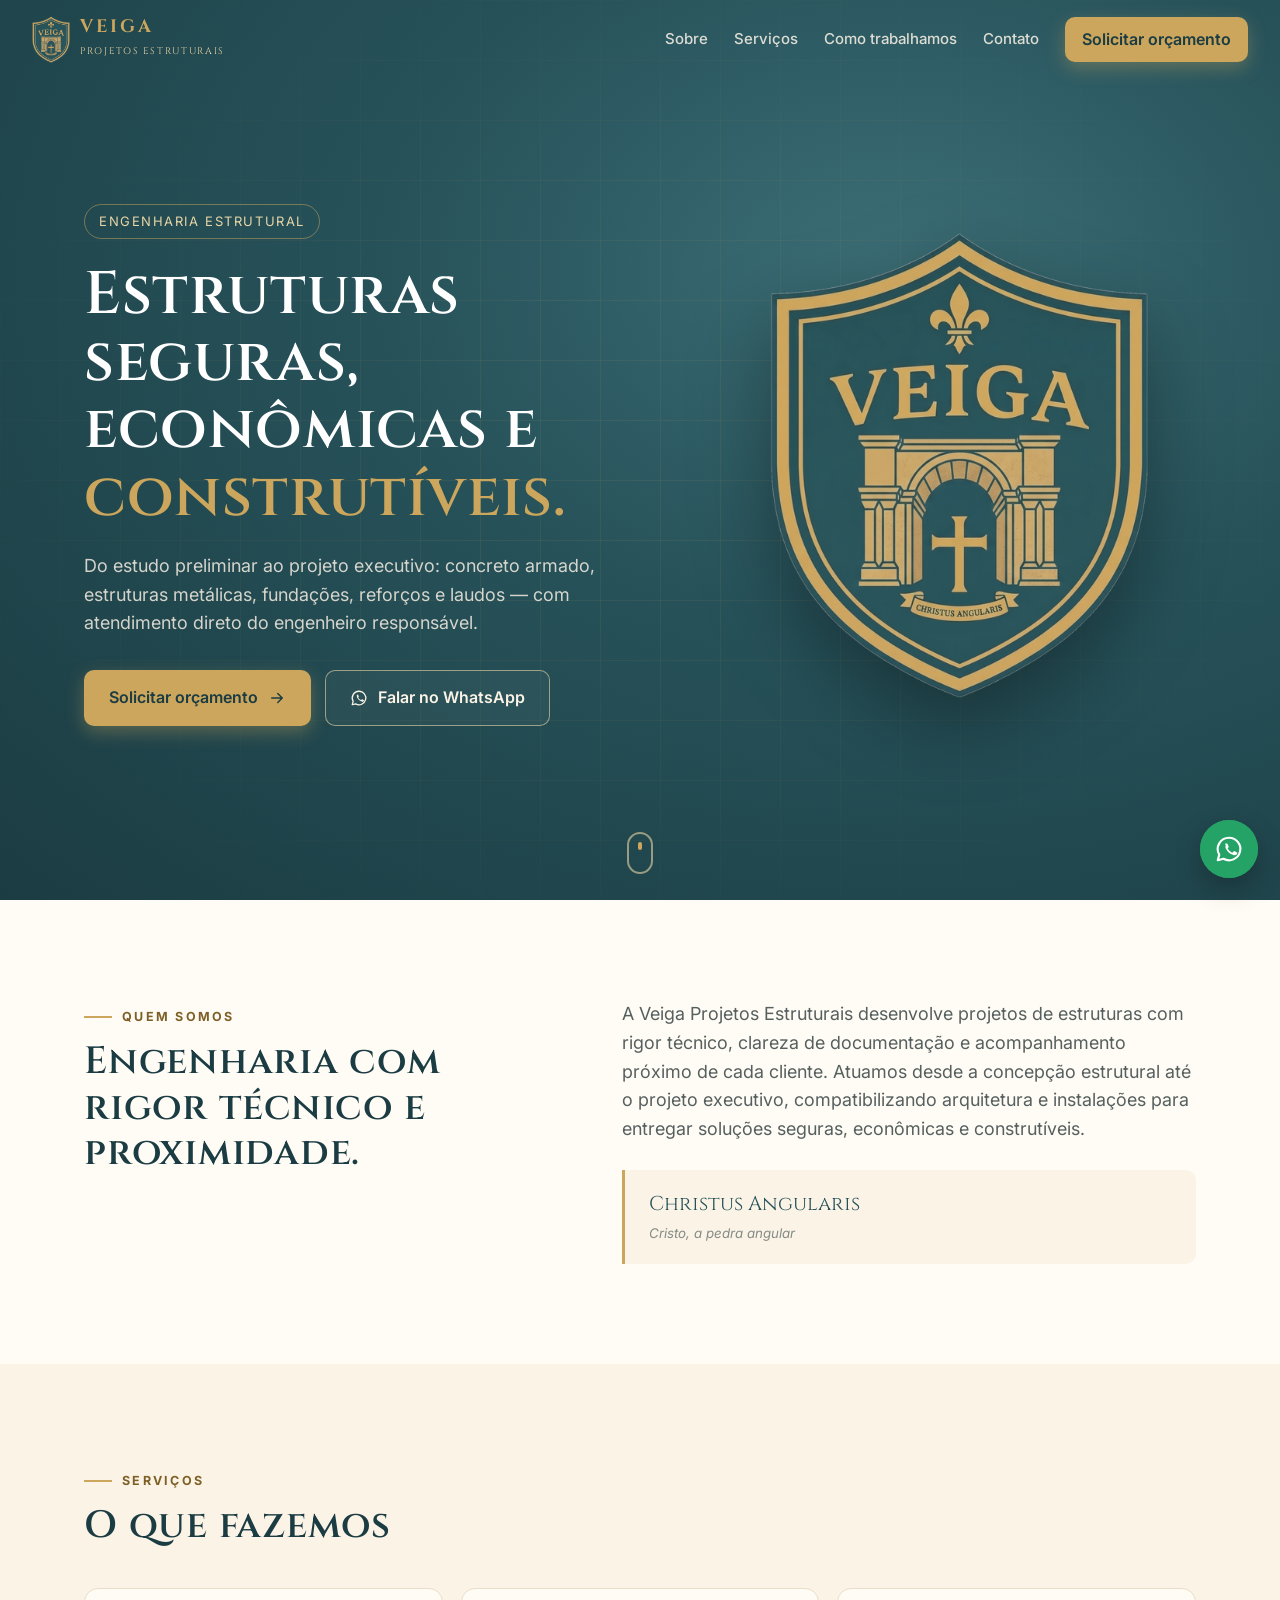
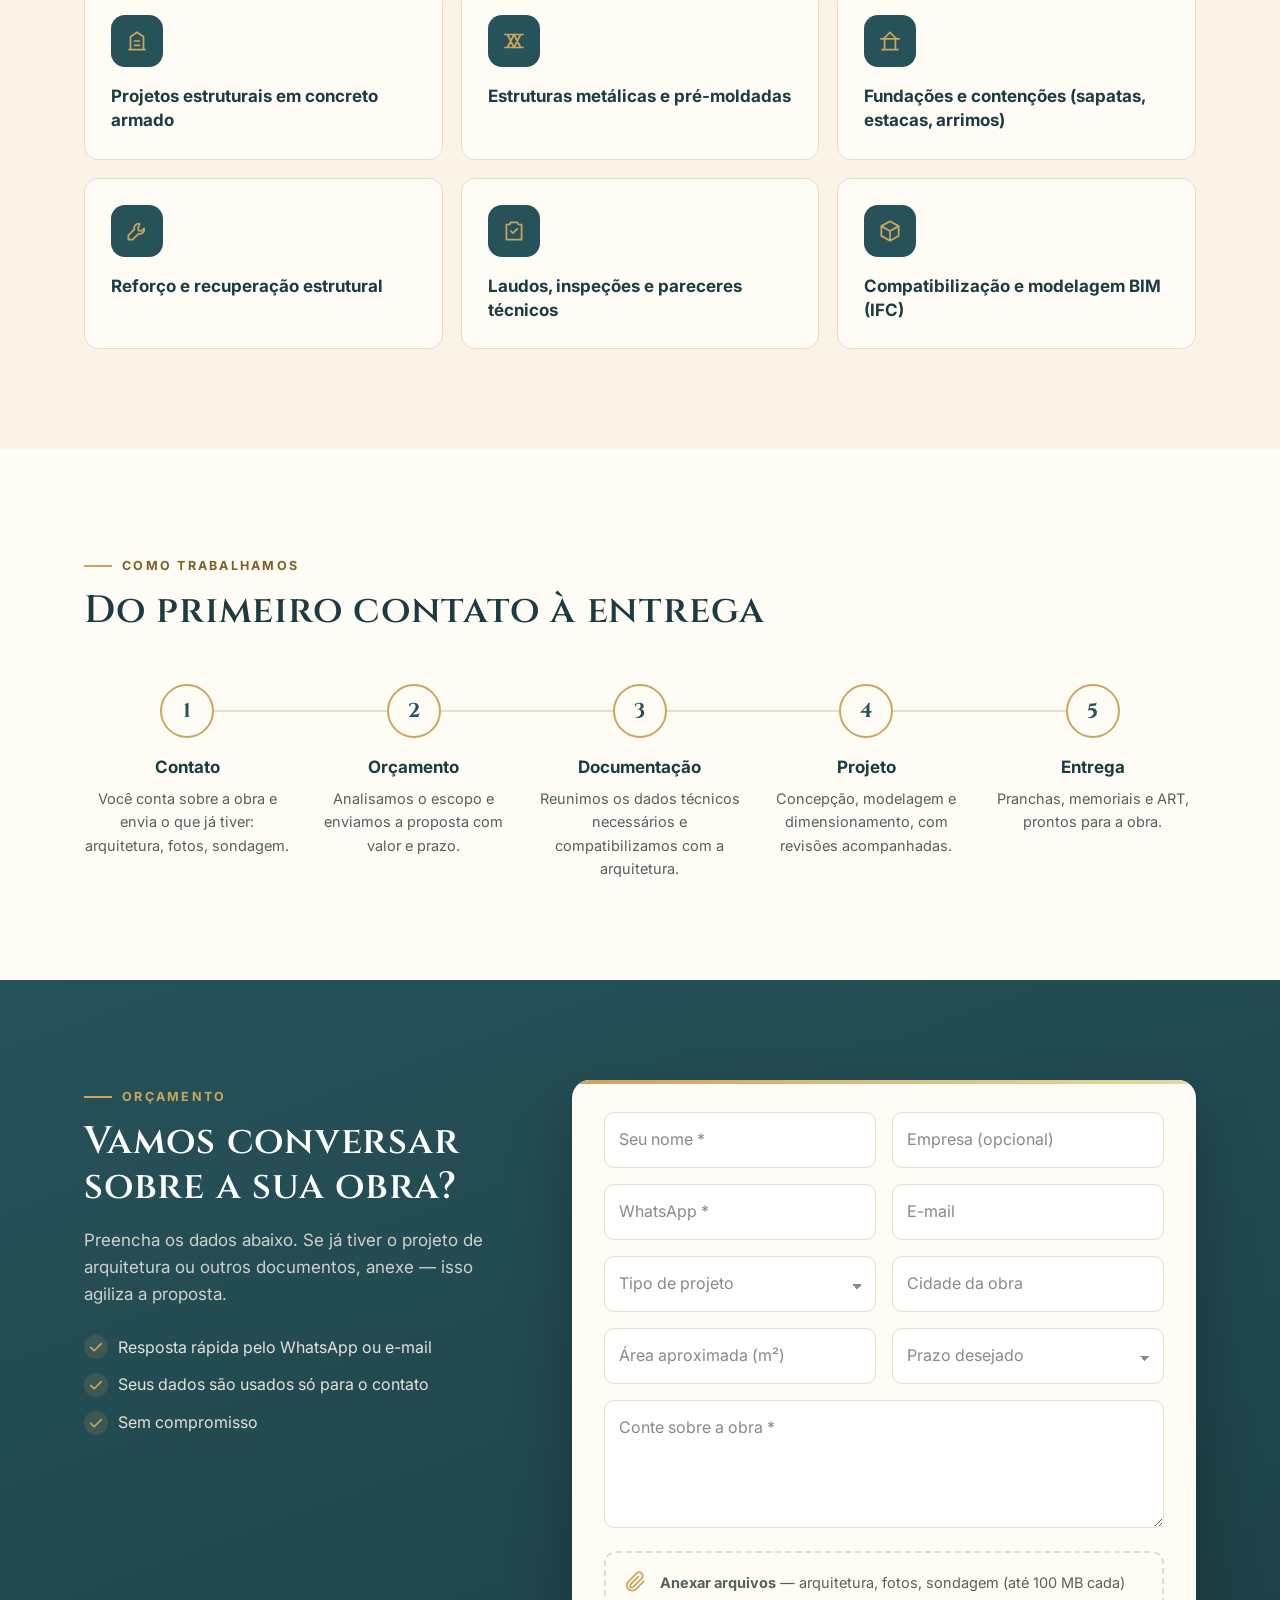
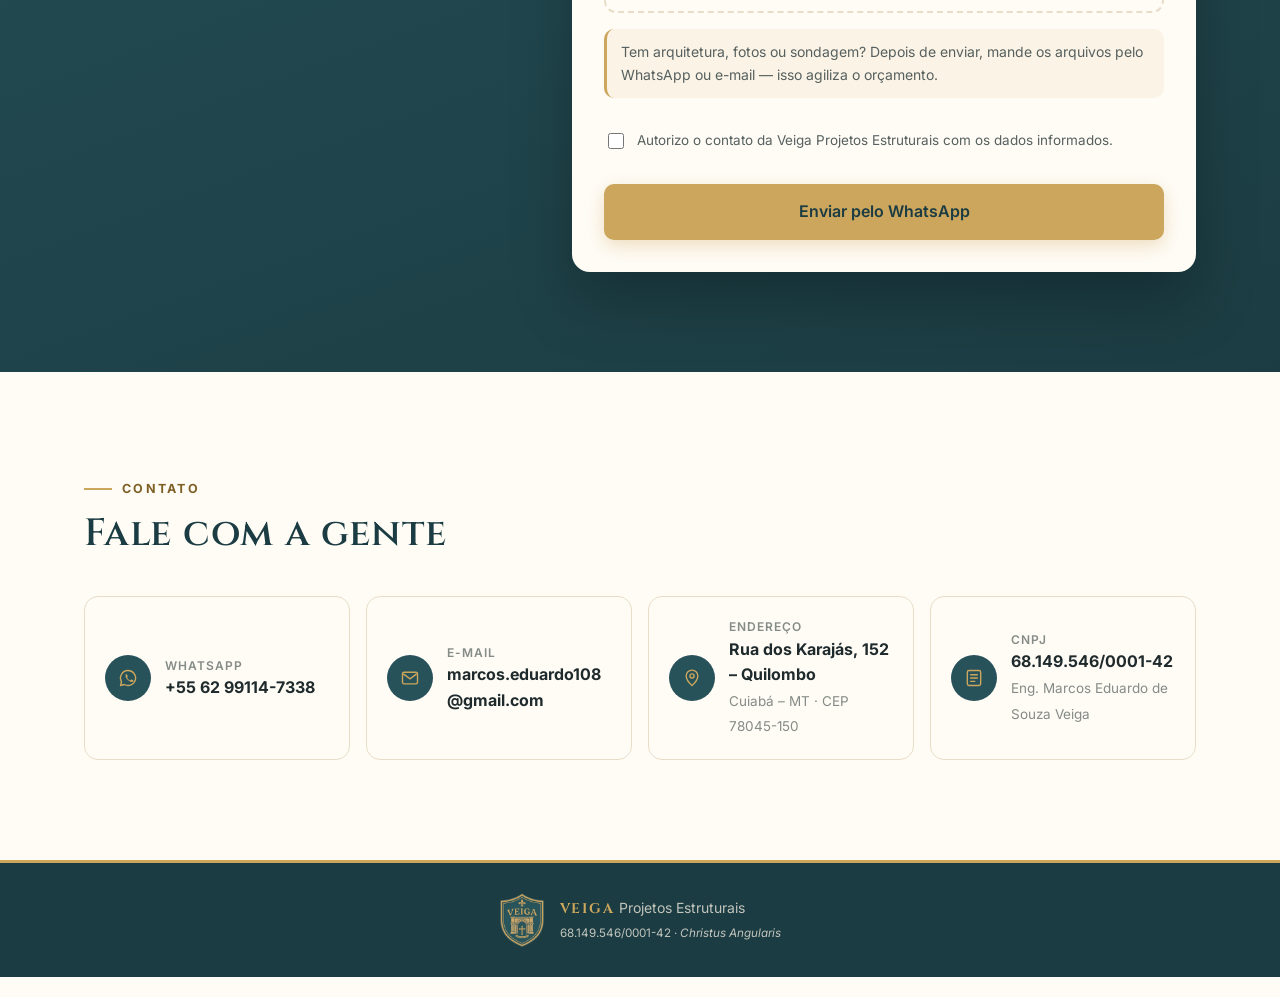
==== index.html @ 68f01418 "Atualiza a página dos clientes" ====
<!doctype html>
<html lang="pt-BR">
<head>
  <meta charset="utf-8">
  <meta name="viewport" content="width=device-width, initial-scale=1">
  <title>Veiga Projetos Estruturais</title>
  <meta name="description" content="Projetos estruturais em concreto, aço e fundações. Solicite seu orçamento.">
  <meta property="og:title" content="Veiga Projetos Estruturais">
  <meta property="og:description" content="Projetos estruturais em concreto, aço e fundações. Solicite seu orçamento.">
  <meta property="og:image" content="https://marcos170202.github.io/veiga/img/brasao.png">
  <meta property="og:url" content="https://marcos170202.github.io/veiga/">
  <meta property="og:type" content="website">
  <link rel="icon" href="img/favicon.png">
  <link rel="preconnect" href="https://fonts.googleapis.com">
  <link rel="preconnect" href="https://fonts.gstatic.com" crossorigin>
  <link href="https://fonts.googleapis.com/css2?family=Cinzel:wght@500;600;700&family=Inter:wght@400;500;600;700&display=swap" rel="stylesheet">
  <link rel="stylesheet" href="clientes.css">
</head>
<body>
  <header class="cab" id="cab">
    <a class="cab-marca" href="#inicio"><img src="img/brasao-sm.png" alt=""><span><b>VEIGA</b><small>Projetos Estruturais</small></span></a>
    <nav class="cab-nav" id="cab-nav">
      <a href="#sobre">Sobre</a><a href="#servicos">Serviços</a><a href="#processo">Como trabalhamos</a><a href="#contato">Contato</a>
      <a class="bt bt-ouro" href="#orcamento">Solicitar orçamento</a>
    </nav>
    <button class="cab-menu" id="cab-menu" aria-label="Abrir menu"><span></span><span></span><span></span></button>
  </header>

  <section class="hero" id="inicio">
    <div class="hero-grade" aria-hidden="true"></div>
    <div class="hero-conteudo">
      <div class="hero-texto">
        <div class="selo-topo revelar">Engenharia estrutural</div>
        <h1 class="titulo-anim" data-titulo>Estruturas seguras, econômicas e construtíveis.</h1>
        <p class="revelar" style="--d:.5s">Do estudo preliminar ao projeto executivo: concreto armado, estruturas metálicas, fundações, reforços e laudos — com atendimento direto do engenheiro responsável.</p>
        <div class="hero-acoes revelar" style="--d:.7s">
          <a class="bt bt-ouro bt-grande" href="#orcamento">Solicitar orçamento <svg><use href="#c-seta"/></svg></a>
          <a class="bt bt-vazado bt-grande" data-whats href="#" target="_blank" rel="noopener"><svg><use href="#c-whats"/></svg>Falar no WhatsApp</a>
        </div>
      </div>
      <div class="hero-brasao" id="tilt">
        <div class="brilho" aria-hidden="true"></div>
        <img src="img/brasao.png" alt="Brasão Veiga Projetos Estruturais">
      </div>
    </div>
    <a class="rolar" href="#sobre" aria-label="Rolar para baixo"><span></span></a>
  </section>

  <section class="secao" id="sobre">
    <div class="caixa sobre">
      <div class="revelar">
        <div class="rotulo">Quem somos</div>
        <h2>Engenharia com rigor técnico e proximidade.</h2>
      </div>
      <div class="revelar" style="--d:.15s">
        <p id="quem-somos"></p>
        <blockquote><span id="lema">Christus Angularis</span><small>Cristo, a pedra angular</small></blockquote>
      </div>
    </div>
  </section>

  <section class="secao secao-creme" id="servicos">
    <div class="caixa">
      <div class="revelar"><div class="rotulo">Serviços</div><h2>O que fazemos</h2></div>
      <div class="servicos" id="servicos-lista"></div>
    </div>
  </section>

  <section class="secao" id="processo">
    <div class="caixa">
      <div class="revelar"><div class="rotulo">Como trabalhamos</div><h2>Do primeiro contato à entrega</h2></div>
      <ol class="etapas" id="etapas">
        <li class="revelar"><b>1</b><h3>Contato</h3><p>Você conta sobre a obra e envia o que já tiver: arquitetura, fotos, sondagem.</p></li>
        <li class="revelar" style="--d:.1s"><b>2</b><h3>Orçamento</h3><p>Analisamos o escopo e enviamos a proposta com valor e prazo.</p></li>
        <li class="revelar" style="--d:.2s"><b>3</b><h3>Documentação</h3><p>Reunimos os dados técnicos necessários e compatibilizamos com a arquitetura.</p></li>
        <li class="revelar" style="--d:.3s"><b>4</b><h3>Projeto</h3><p>Concepção, modelagem e dimensionamento, com revisões acompanhadas.</p></li>
        <li class="revelar" style="--d:.4s"><b>5</b><h3>Entrega</h3><p>Pranchas, memoriais e ART, prontos para a obra.</p></li>
      </ol>
    </div>
  </section>

  <section class="secao secao-escura" id="orcamento">
    <div class="caixa orc">
      <div class="orc-intro revelar">
        <div class="rotulo">Orçamento</div>
        <h2>Vamos conversar sobre a sua obra?</h2>
        <p>Preencha os dados abaixo. Se já tiver o projeto de arquitetura ou outros documentos, anexe — isso agiliza a proposta.</p>
        <ul class="garantias">
          <li><svg><use href="#c-ok"/></svg>Resposta rápida pelo WhatsApp ou e-mail</li>
          <li><svg><use href="#c-ok"/></svg>Seus dados são usados só para o contato</li>
          <li><svg><use href="#c-ok"/></svg>Sem compromisso</li>
        </ul>
      </div>

      <form class="form revelar" id="form" novalidate style="--d:.1s">
        <div class="form-passos" id="form-corpo">
          <div class="linha2">
            <label class="flutua"><input name="nome" required maxlength="120" placeholder=" "><span>Seu nome *</span></label>
            <label class="flutua"><input name="empresa" maxlength="120" placeholder=" "><span>Empresa (opcional)</span></label>
          </div>
          <div class="linha2">
            <label class="flutua"><input name="telefone" type="tel" maxlength="40" placeholder=" " inputmode="tel"><span>WhatsApp *</span></label>
            <label class="flutua"><input name="email" type="email" maxlength="120" placeholder=" "><span>E-mail</span></label>
          </div>
          <div class="linha2">
            <label class="flutua"><select name="tipo" id="tipo"><option value="" disabled selected hidden></option></select><span>Tipo de projeto</span></label>
            <label class="flutua"><input name="cidade" maxlength="80" placeholder=" "><span>Cidade da obra</span></label>
          </div>
          <div class="linha2">
            <label class="flutua"><input name="area" maxlength="30" placeholder=" " inputmode="decimal"><span>Área aproximada (m²)</span></label>
            <label class="flutua"><select name="prazo"><option value="" disabled selected hidden></option><option>O quanto antes</option><option>Até 30 dias</option><option>Até 60 dias</option><option>Prazo flexível</option></select><span>Prazo desejado</span></label>
          </div>
          <label class="flutua"><textarea name="mensagem" required maxlength="4000" rows="4" placeholder=" "></textarea><span>Conte sobre a obra *</span></label>
          <label class="soltar" id="soltar">
            <svg><use href="#c-clipe"/></svg>
            <span><b>Anexar arquivos</b> — arquitetura, fotos, sondagem (até 100 MB cada)</span>
            <input type="file" id="anexos" multiple hidden>
          </label>
          <div class="anexos" id="lista-anexos"></div>
          <label class="aceite"><input type="checkbox" name="aceite" required><span>Autorizo o contato da Veiga Projetos Estruturais com os dados informados.</span></label>
          <div class="erro" id="erro" role="alert"></div>
          <button class="bt bt-ouro bt-grande enviar" type="submit" id="enviar"><span>Enviar solicitação</span><i class="barra-envio" id="barra-envio"></i></button>
        </div>
        <div class="sucesso" id="sucesso" hidden>
          <svg class="check" viewBox="0 0 52 52"><circle cx="26" cy="26" r="24"/><path d="M15 27l7 7 15-16"/></svg>
          <h3>Solicitação enviada!</h3>
          <p>Obrigado, <b id="suc-nome"></b>. Em breve entraremos em contato.</p>
          <a class="bt bt-vazado" data-whats-resumo href="#" target="_blank" rel="noopener"><svg><use href="#c-whats"/></svg>Adiantar pelo WhatsApp</a>
        </div>
      </form>
    </div>
  </section>

  <section class="secao" id="contato">
    <div class="caixa">
      <div class="revelar"><div class="rotulo">Contato</div><h2>Fale com a gente</h2></div>
      <div class="contatos">
        <a class="contato revelar" data-whats href="#" target="_blank" rel="noopener"><span class="ic"><svg><use href="#c-whats"/></svg></span><div><small>WhatsApp</small><b data-campo="telefone"></b></div></a>
        <a class="contato revelar" style="--d:.1s" id="link-email" href="#"><span class="ic"><svg><use href="#c-email"/></svg></span><div><small>E-mail</small><b data-campo="email"></b></div></a>
        <div class="contato revelar" style="--d:.2s"><span class="ic"><svg><use href="#c-local"/></svg></span><div><small>Endereço</small><b data-campo="endereco"></b><span data-campo="cidade"></span></div></div>
        <div class="contato revelar" style="--d:.3s"><span class="ic"><svg><use href="#c-doc"/></svg></span><div><small>CNPJ</small><b data-campo="cnpj"></b><span data-campo="responsavel"></span></div></div>
      </div>
    </div>
  </section>

  <footer class="rodape">
    <img src="img/brasao-sm.png" alt="">
    <div><b>VEIGA</b> Projetos Estruturais<br><small><span data-campo="cnpj"></span> · <i data-campo="lema"></i></small></div>
  </footer>

  <a class="whats-flutua" data-whats href="#" target="_blank" rel="noopener" aria-label="Conversar no WhatsApp"><svg><use href="#c-whats"/></svg></a>

  <svg width="0" height="0" style="position:absolute" aria-hidden="true"><defs>
    <symbol id="c-seta" viewBox="0 0 24 24"><path d="M5 12h14m-6-6 6 6-6 6" fill="none" stroke="currentColor" stroke-width="2" stroke-linecap="round" stroke-linejoin="round"/></symbol>
    <symbol id="c-ok" viewBox="0 0 24 24"><path d="M5 12.5l4.5 4.5L19 7.5" fill="none" stroke="currentColor" stroke-width="2.2" stroke-linecap="round" stroke-linejoin="round"/></symbol>
    <symbol id="c-whats" viewBox="0 0 24 24"><path d="M12 3a9 9 0 0 0-7.8 13.5L3 21l4.6-1.2A9 9 0 1 0 12 3z" fill="none" stroke="currentColor" stroke-width="1.7" stroke-linejoin="round"/><path d="M8.8 8.2c.3-.6.6-.6.9-.6h.6c.2 0 .4 0 .6.5l.8 1.9c.1.2 0 .4-.1.6l-.5.6c-.1.2-.2.3 0 .6.3.5.9 1.3 1.6 1.9.9.8 1.6 1 1.9 1.1.2.1.4.1.5-.1l.7-.9c.2-.2.4-.2.6-.1l1.8.9c.3.1.4.2.4.4 0 .6-.3 1.3-.9 1.6-.5.3-1.3.5-2.3.2a10 10 0 0 1-5.8-5c-.5-1-.6-2.1-.1-2.9z" fill="currentColor"/></symbol>
    <symbol id="c-email" viewBox="0 0 24 24"><rect x="3" y="5" width="18" height="14" rx="2" fill="none" stroke="currentColor" stroke-width="1.7"/><path d="m4 7 8 6 8-6" fill="none" stroke="currentColor" stroke-width="1.7"/></symbol>
    <symbol id="c-local" viewBox="0 0 24 24"><path d="M12 21s-7-6.2-7-11.5A7 7 0 0 1 19 9.5C19 14.8 12 21 12 21z" fill="none" stroke="currentColor" stroke-width="1.7"/><circle cx="12" cy="9.5" r="2.5" fill="none" stroke="currentColor" stroke-width="1.7"/></symbol>
    <symbol id="c-doc" viewBox="0 0 24 24"><rect x="4" y="3" width="16" height="18" rx="2" fill="none" stroke="currentColor" stroke-width="1.7"/><path d="M8 8h8M8 12h8M8 16h5" stroke="currentColor" stroke-width="1.7" stroke-linecap="round"/></symbol>
    <symbol id="c-clipe" viewBox="0 0 24 24"><path d="M20 11.5 12.5 19a5 5 0 0 1-7-7l8-8a3.3 3.3 0 0 1 4.7 4.7l-8 8a1.7 1.7 0 0 1-2.4-2.4L15 7" fill="none" stroke="currentColor" stroke-width="1.7" stroke-linecap="round"/></symbol>
    <symbol id="s0" viewBox="0 0 24 24"><path d="M4 20h16M6 20V8l6-4 6 4v12M9 12h6M9 16h6" fill="none" stroke="currentColor" stroke-width="1.6" stroke-linejoin="round"/></symbol>
    <symbol id="s1" viewBox="0 0 24 24"><path d="M3 6h18M3 18h18M6 6l6 12 6-12M6 18 12 6l6 12" fill="none" stroke="currentColor" stroke-width="1.6" stroke-linejoin="round"/></symbol>
    <symbol id="s2" viewBox="0 0 24 24"><path d="M3 10h18M7 10v10M17 10v10M4 20h16M6 10l6-6 6 6" fill="none" stroke="currentColor" stroke-width="1.6" stroke-linejoin="round"/></symbol>
    <symbol id="s3" viewBox="0 0 24 24"><path d="M14.5 5.5a4 4 0 0 0-5 5L4 16v4h4l5.5-5.5a4 4 0 0 0 5-5l-2.5 2.5-2.5-.5-.5-2.5z" fill="none" stroke="currentColor" stroke-width="1.6" stroke-linejoin="round"/></symbol>
    <symbol id="s4" viewBox="0 0 24 24"><path d="M9 4h6l1 2h3v14H5V6h3zM9 12l2 2 4-4" fill="none" stroke="currentColor" stroke-width="1.6" stroke-linejoin="round" stroke-linecap="round"/></symbol>
    <symbol id="s5" viewBox="0 0 24 24"><path d="M12 3 4 7.5v9L12 21l8-4.5v-9zM4 7.5l8 4.5 8-4.5M12 12v9" fill="none" stroke="currentColor" stroke-width="1.6" stroke-linejoin="round"/></symbol>
  </defs></svg>
  <script src="clientes.js"></script>
</body>
</html>
---- clientes.css ----
/* Página pública — Veiga Projetos Estruturais (paleta da Logo3) */
:root {
  --petroleo: #27525A; --petroleo-escuro: #1B3C42; --petroleo-claro: #3C6E76;
  --ouro: #CBA65C; --ouro-claro: #E8D5A6; --ouro-texto: #7E6026;
  --creme: #FBF3E6; --papel: #FFFCF6; --tinta: #1F2A2C; --tinta-2: #56605F; --tinta-3: #858B86;
  --linha: #E8DDC9;
  --serifa: "Cinzel", "Trajan Pro", Georgia, serif;
  --sans: "Inter", "Segoe UI", system-ui, sans-serif;
  --suave: cubic-bezier(.2, .7, .2, 1);
}
* { box-sizing: border-box; }
html { scroll-behavior: smooth; scroll-padding-top: 80px; }
body { margin: 0; font-family: var(--sans); color: var(--tinta); background: var(--papel); font-size: 16px; line-height: 1.6; -webkit-font-smoothing: antialiased; overflow-x: hidden; }
svg { width: 20px; height: 20px; flex: none; }
img { max-width: 100%; }
h1, h2, h3 { margin: 0; }
h2 { font-family: var(--serifa); font-weight: 600; font-size: clamp(26px, 3.4vw, 38px); line-height: 1.2; color: var(--petroleo-escuro); letter-spacing: .02em; }
.caixa { max-width: 1160px; margin: 0 auto; padding: 0 24px; }
.rotulo { display: inline-flex; align-items: center; gap: 10px; font-size: 12.5px; font-weight: 700; letter-spacing: .18em; text-transform: uppercase; color: var(--ouro-texto); margin-bottom: 12px; }
.rotulo::before { content: ""; width: 28px; height: 2px; background: var(--ouro); }

/* botões */
.bt { display: inline-flex; align-items: center; gap: 10px; padding: 11px 20px; border-radius: 10px; font-weight: 600; text-decoration: none; border: 1.5px solid transparent; cursor: pointer; font: inherit; font-weight: 600; transition: transform .25s var(--suave), box-shadow .25s, background .25s, color .25s; position: relative; overflow: hidden; }
.bt:hover { transform: translateY(-2px); }
.bt:active { transform: translateY(0) scale(.98); }
.bt-ouro { background: var(--ouro); color: var(--petroleo-escuro); box-shadow: 0 6px 18px rgba(203,166,92,.35); }
.bt-ouro:hover { box-shadow: 0 10px 26px rgba(203,166,92,.5); }
.bt-ouro::after { content: ""; position: absolute; inset: 0; background: linear-gradient(110deg, transparent 30%, rgba(255,255,255,.45) 50%, transparent 70%); transform: translateX(-120%); transition: transform .7s var(--suave); }
.bt-ouro:hover::after { transform: translateX(120%); }
.bt-vazado { border-color: rgba(232,213,166,.6); color: var(--creme); background: rgba(255,255,255,.04); }
.bt-vazado:hover { background: rgba(255,255,255,.1); border-color: var(--ouro); }
.bt-grande { padding: 14px 24px; font-size: 16px; }
.bt svg { width: 18px; height: 18px; transition: transform .25s var(--suave); }
.bt:hover svg { transform: translateX(3px); }

/* cabeçalho */
.cab { position: fixed; top: 0; left: 0; right: 0; z-index: 20; display: flex; align-items: center; gap: 20px; padding: 16px 32px; transition: background .35s, box-shadow .35s, padding .35s; }
.cab.solido { background: rgba(27,60,66,.94); backdrop-filter: blur(10px); box-shadow: 0 6px 24px rgba(0,0,0,.18); padding: 10px 32px; }
.cab-marca { display: flex; align-items: center; gap: 10px; text-decoration: none; color: var(--creme); }
.cab-marca img { width: 38px; transition: transform .5s var(--suave); }
.cab-marca:hover img { transform: rotate(-6deg) scale(1.06); }
.cab-marca b { font-family: var(--serifa); letter-spacing: .16em; color: var(--ouro); font-size: 18px; display: block; line-height: 1.1; }
.cab-marca small { font-family: var(--serifa); letter-spacing: .18em; font-size: 9.5px; text-transform: uppercase; color: var(--ouro-claro); }
.cab-nav { margin-left: auto; display: flex; align-items: center; gap: 26px; }
.cab-nav a:not(.bt) { color: rgba(251,243,230,.85); text-decoration: none; font-weight: 500; font-size: 15px; position: relative; }
.cab-nav a:not(.bt)::after { content: ""; position: absolute; left: 0; right: 0; bottom: -4px; height: 2px; background: var(--ouro); transform: scaleX(0); transform-origin: right; transition: transform .3s var(--suave); }
.cab-nav a:not(.bt):hover { color: #fff; }
.cab-nav a:not(.bt):hover::after, .cab-nav a.ativo::after { transform: scaleX(1); transform-origin: left; }
.cab-nav .bt { padding: 9px 16px; }
.cab-menu { display: none; margin-left: auto; background: none; border: 0; padding: 8px; cursor: pointer; }
.cab-menu span { display: block; width: 24px; height: 2px; background: var(--creme); margin: 5px 0; transition: transform .3s, opacity .3s; }
.cab-menu.aberto span:nth-child(1) { transform: translateY(7px) rotate(45deg); }
.cab-menu.aberto span:nth-child(2) { opacity: 0; }
.cab-menu.aberto span:nth-child(3) { transform: translateY(-7px) rotate(-45deg); }

/* hero */
.hero { position: relative; min-height: 100vh; min-height: 100svh; display: flex; align-items: center; background: radial-gradient(ellipse at 70% 30%, var(--petroleo-claro) 0%, var(--petroleo) 40%, var(--petroleo-escuro) 100%); color: var(--creme); overflow: hidden; padding: 110px 0 80px; }
.hero-grade { position: absolute; inset: -60px; background-image: linear-gradient(rgba(203,166,92,.09) 1px, transparent 1px), linear-gradient(90deg, rgba(203,166,92,.09) 1px, transparent 1px); background-size: 60px 60px; animation: grade 30s linear infinite; mask-image: radial-gradient(ellipse at center, #000 20%, transparent 75%); }
@keyframes grade { to { transform: translate(60px, 60px); } }
.hero-conteudo { position: relative; max-width: 1160px; margin: 0 auto; padding: 0 24px; display: grid; grid-template-columns: 1.25fr 1fr; gap: 48px; align-items: center; width: 100%; }
.selo-topo { display: inline-block; border: 1px solid rgba(203,166,92,.5); color: var(--ouro-claro); padding: 6px 14px; border-radius: 999px; font-size: 13px; letter-spacing: .12em; text-transform: uppercase; margin-bottom: 22px; }
.hero h1 { font-family: var(--serifa); font-weight: 600; font-size: clamp(34px, 5vw, 60px); line-height: 1.12; color: #fff; letter-spacing: .01em; }
.hero h1 .palavra { display: inline-block; overflow: hidden; vertical-align: bottom; }
.hero h1 .palavra > span { display: inline-block; transform: translateY(105%); animation: subirPalavra .8s var(--suave) forwards; animation-delay: calc(var(--i) * 70ms + .15s); }
.hero h1 .destaque > span { color: var(--ouro); }
@keyframes subirPalavra { to { transform: none; } }
.hero p { font-size: 18px; color: rgba(251,243,230,.82); max-width: 560px; margin: 22px 0 32px; }
.hero-acoes { display: flex; gap: 14px; flex-wrap: wrap; }
.hero-brasao { position: relative; justify-self: center; width: min(380px, 80%); transform-style: preserve-3d; transition: transform .2s ease-out; animation: entrarBrasao 1.2s var(--suave) both .2s; }
.hero-brasao img { display: block; width: 100%; filter: drop-shadow(0 30px 40px rgba(0,0,0,.35)); animation: flutuar 7s ease-in-out infinite 1.4s; }
.hero-brasao .brilho { position: absolute; inset: 10% 5%; border-radius: 50%; background: radial-gradient(circle, rgba(203,166,92,.35), transparent 65%); filter: blur(20px); animation: respirar 5s ease-in-out infinite; }
@keyframes entrarBrasao { from { opacity: 0; transform: translateY(40px) scale(.9) rotate(-4deg); } }
@keyframes flutuar { 50% { transform: translateY(-14px); } }
@keyframes respirar { 50% { opacity: .5; transform: scale(1.08); } }
.rolar { position: absolute; bottom: 26px; left: 50%; transform: translateX(-50%); width: 26px; height: 42px; border: 2px solid rgba(232,213,166,.6); border-radius: 14px; }
.rolar span { position: absolute; left: 50%; top: 8px; width: 4px; height: 8px; margin-left: -2px; border-radius: 2px; background: var(--ouro); animation: rolar 1.8s ease-in-out infinite; }
@keyframes rolar { 0% { opacity: 0; transform: translateY(0); } 30% { opacity: 1; } 100% { opacity: 0; transform: translateY(14px); } }

/* seções */
.secao { padding: 100px 0; position: relative; }
.secao-creme { background: var(--creme); }
.secao-escura { background: linear-gradient(160deg, var(--petroleo) 0%, var(--petroleo-escuro) 100%); color: var(--creme); }
.secao-escura h2 { color: #fff; }
.secao-escura .rotulo { color: var(--ouro); }
.sobre { display: grid; grid-template-columns: 1fr 1.2fr; gap: 60px; align-items: start; }
.sobre p { font-size: 18px; color: var(--tinta-2); margin: 0 0 26px; }
blockquote { margin: 0; padding: 18px 24px; border-left: 3px solid var(--ouro); background: var(--creme); border-radius: 0 10px 10px 0; }
blockquote span { font-family: var(--serifa); font-size: 20px; color: var(--petroleo); display: block; }
blockquote small { color: var(--tinta-3); font-style: italic; }

.servicos { display: grid; grid-template-columns: repeat(auto-fill, minmax(300px, 1fr)); gap: 18px; margin-top: 40px; }
.servico { background: var(--papel); border: 1px solid var(--linha); border-radius: 14px; padding: 26px; position: relative; overflow: hidden; transition: transform .4s var(--suave), box-shadow .4s, border-color .4s; }
.servico::before { content: ""; position: absolute; left: 0; top: 0; height: 3px; width: 100%; background: linear-gradient(90deg, var(--ouro), var(--ouro-claro)); transform: scaleX(0); transform-origin: left; transition: transform .5s var(--suave); }
.servico:hover { transform: translateY(-6px); box-shadow: 0 18px 40px rgba(39,82,90,.14); border-color: transparent; }
.servico:hover::before { transform: scaleX(1); }
.servico .ic { width: 52px; height: 52px; border-radius: 14px; background: var(--petroleo); color: var(--ouro); display: grid; place-items: center; margin-bottom: 18px; transition: transform .5s var(--suave), background .4s; }
.servico:hover .ic { transform: rotate(-8deg) scale(1.08); background: var(--petroleo-escuro); }
.servico .ic svg { width: 26px; height: 26px; }
.servico h3 { font-size: 17px; color: var(--petroleo-escuro); line-height: 1.4; }

.etapas { list-style: none; padding: 0; margin: 50px 0 0; display: grid; grid-template-columns: repeat(5, 1fr); gap: 20px; position: relative; }
.etapas::before { content: ""; position: absolute; top: 26px; left: 10%; right: 10%; height: 2px; background: var(--linha); }
.etapas::after { content: ""; position: absolute; top: 26px; left: 10%; width: calc(80% * var(--progresso, 0)); height: 2px; background: var(--ouro); transition: width .2s linear; }
.etapas li { position: relative; z-index: 1; text-align: center; }
.etapas b { display: grid; place-items: center; width: 54px; height: 54px; margin: 0 auto 16px; border-radius: 50%; background: var(--papel); border: 2px solid var(--ouro); font-family: var(--serifa); font-size: 20px; color: var(--petroleo); transition: background .4s, color .4s, transform .4s var(--suave); }
.etapas li:hover b { background: var(--petroleo); color: var(--ouro); transform: scale(1.1); }
.etapas h3 { font-size: 17px; color: var(--petroleo-escuro); margin-bottom: 6px; }
.etapas p { font-size: 14.5px; color: var(--tinta-2); margin: 0; }

/* formulário */
.orc { display: grid; grid-template-columns: .9fr 1.3fr; gap: 56px; align-items: start; }
.orc-intro p { color: rgba(251,243,230,.8); font-size: 17px; }
.garantias { list-style: none; padding: 0; margin: 26px 0 0; display: grid; gap: 12px; }
.garantias li { display: flex; gap: 10px; align-items: center; color: rgba(251,243,230,.9); }
.garantias svg { color: var(--ouro); background: rgba(203,166,92,.15); border-radius: 50%; padding: 3px; width: 24px; height: 24px; }
.form { background: var(--papel); color: var(--tinta); border-radius: 18px; padding: 32px; box-shadow: 0 30px 60px rgba(0,0,0,.25); position: relative; overflow: hidden; }
.form::before { content: ""; position: absolute; top: 0; left: 0; right: 0; height: 4px; background: linear-gradient(90deg, var(--ouro), var(--ouro-claro), var(--ouro)); background-size: 200% 100%; animation: faixa 4s linear infinite; }
@keyframes faixa { to { background-position: -200% 0; } }
.form-passos { display: grid; gap: 16px; }
.linha2 { display: grid; grid-template-columns: 1fr 1fr; gap: 16px; }
.flutua { position: relative; display: block; }
.flutua input, .flutua select, .flutua textarea { width: 100%; border: 1.5px solid var(--linha); border-radius: 10px; background: #fff; padding: 22px 14px 8px; font: inherit; font-size: 15px; color: var(--tinta); outline: none; transition: border-color .25s, box-shadow .25s; appearance: none; }
.flutua select { background-image: linear-gradient(45deg, transparent 50%, var(--tinta-3) 50%), linear-gradient(135deg, var(--tinta-3) 50%, transparent 50%); background-position: calc(100% - 18px) 55%, calc(100% - 13px) 55%; background-size: 5px 5px; background-repeat: no-repeat; cursor: pointer; }
.flutua textarea { resize: vertical; min-height: 110px; }
.flutua span { position: absolute; left: 15px; top: 15px; color: var(--tinta-3); pointer-events: none; transition: transform .22s var(--suave), color .22s, font-size .22s; transform-origin: left top; }
.flutua input:focus, .flutua select:focus, .flutua textarea:focus { border-color: var(--petroleo-claro); box-shadow: 0 0 0 4px rgba(60,110,118,.12); }
.flutua input:focus + span, .flutua input:not(:placeholder-shown) + span,
.flutua textarea:focus + span, .flutua textarea:not(:placeholder-shown) + span,
.flutua select:focus + span, .flutua.cheio span { transform: translateY(-9px) scale(.78); color: var(--petroleo); font-weight: 600; }
.flutua.invalido input, .flutua.invalido textarea { border-color: #C0573D; animation: tremer .35s; }
@keyframes tremer { 25% { transform: translateX(-4px); } 75% { transform: translateX(4px); } }
.soltar { display: flex; gap: 12px; align-items: center; border: 2px dashed var(--linha); border-radius: 12px; padding: 16px; cursor: pointer; color: var(--tinta-2); font-size: 14.5px; transition: border-color .25s, background .25s, transform .25s; }
.soltar svg { color: var(--ouro); width: 26px; height: 26px; }
.soltar:hover, .soltar.sobre { border-color: var(--petroleo-claro); background: #F2F6F5; }
.soltar.sobre { transform: scale(1.01); }
.nota-anexos { margin: 0; font-size: 14px; color: var(--tinta-2); background: var(--creme); border-radius: 10px; padding: 12px 14px; border-left: 3px solid var(--ouro); }
.sucesso .bt-vazado + .bt-vazado { margin-left: 6px; }
.anexos { display: flex; flex-wrap: wrap; gap: 8px; }
.anexos span { display: inline-flex; align-items: center; gap: 6px; background: var(--creme); border: 1px solid var(--linha); border-radius: 999px; padding: 4px 6px 4px 12px; font-size: 13px; animation: pop .3s var(--suave); }
.anexos button { border: 0; background: none; cursor: pointer; color: var(--tinta-3); font-size: 16px; line-height: 1; padding: 0 4px; }
@keyframes pop { from { opacity: 0; transform: scale(.8); } }
.aceite { display: flex; gap: 10px; align-items: flex-start; font-size: 13.5px; color: var(--tinta-2); cursor: pointer; }
.aceite input { margin-top: 3px; accent-color: var(--petroleo); width: 16px; height: 16px; }
.erro { color: #A8472F; font-size: 14px; min-height: 0; }
.enviar { justify-content: center; width: 100%; }
.barra-envio { position: absolute; left: 0; bottom: 0; height: 4px; width: 0; background: var(--petroleo); transition: width .2s; }
.enviar.enviando { pointer-events: none; opacity: .85; }
.sucesso { text-align: center; padding: 30px 10px; animation: pop .5s var(--suave); }
.sucesso h3 { font-family: var(--serifa); color: var(--petroleo); font-size: 24px; margin: 18px 0 8px; }
.sucesso p { color: var(--tinta-2); margin: 0 0 22px; }
.sucesso .bt-vazado { color: var(--petroleo); border-color: var(--petroleo); }
.check { width: 84px; height: 84px; }
.check circle { fill: none; stroke: var(--ouro); stroke-width: 3; stroke-dasharray: 160; stroke-dashoffset: 160; animation: tracar .7s var(--suave) forwards; }
.check path { fill: none; stroke: var(--petroleo); stroke-width: 4; stroke-linecap: round; stroke-linejoin: round; stroke-dasharray: 40; stroke-dashoffset: 40; animation: tracar .45s var(--suave) forwards .55s; }
@keyframes tracar { to { stroke-dashoffset: 0; } }

.contatos { display: grid; grid-template-columns: repeat(auto-fit, minmax(240px, 1fr)); gap: 16px; margin-top: 40px; }
.contato { display: flex; gap: 14px; align-items: center; padding: 20px; border-radius: 14px; border: 1px solid var(--linha); background: var(--papel); text-decoration: none; color: inherit; transition: transform .35s var(--suave), box-shadow .35s, border-color .35s; min-width: 0; }
a.contato:hover { transform: translateY(-4px); box-shadow: 0 14px 30px rgba(39,82,90,.12); border-color: var(--ouro); }
.contato .ic { width: 46px; height: 46px; border-radius: 50%; background: var(--petroleo); color: var(--ouro); display: grid; place-items: center; flex: none; transition: transform .4s var(--suave); }
a.contato:hover .ic { transform: scale(1.1) rotate(-8deg); }
.contato > div { min-width: 0; }
.contato small { display: block; font-size: 12px; text-transform: uppercase; letter-spacing: .08em; color: var(--tinta-3); font-weight: 600; }
.contato b { display: block; overflow-wrap: anywhere; }
.contato span { font-size: 13.5px; color: var(--tinta-3); }

.rodape { background: var(--petroleo-escuro); color: rgba(251,243,230,.75); display: flex; gap: 16px; align-items: center; justify-content: center; padding: 30px 24px; font-size: 14px; border-top: 3px solid var(--ouro); }
.rodape img { width: 44px; }
.rodape b { font-family: var(--serifa); color: var(--ouro); letter-spacing: .14em; }
.whats-flutua { position: fixed; right: 22px; bottom: 22px; z-index: 30; width: 58px; height: 58px; border-radius: 50%; background: #25A366; color: #fff; display: grid; place-items: center; box-shadow: 0 10px 26px rgba(0,0,0,.25); transition: transform .3s var(--suave); animation: entrarWhats .6s var(--suave) both 1.5s; }
.whats-flutua svg { width: 30px; height: 30px; }
.whats-flutua::before { content: ""; position: absolute; inset: 0; border-radius: 50%; background: #25A366; z-index: -1; animation: onda 2.4s ease-out infinite 2s; }
.whats-flutua:hover { transform: scale(1.1); }
@keyframes entrarWhats { from { opacity: 0; transform: scale(.4) translateY(30px); } }
@keyframes onda { from { transform: scale(1); opacity: .6; } to { transform: scale(1.8); opacity: 0; } }

/* revelar ao rolar */
.revelar { opacity: 0; transform: translateY(28px); transition: opacity .8s var(--suave), transform .8s var(--suave); transition-delay: var(--d, 0s); }
.revelar.visivel { opacity: 1; transform: none; }

@media (max-width: 900px) {
  .cab { padding: 12px 18px; }
  .cab.solido { padding: 10px 18px; }
  .cab-menu { display: block; }
  .cab-nav { position: fixed; inset: 64px 0 auto 0; flex-direction: column; align-items: stretch; gap: 0; background: var(--petroleo-escuro); padding: 10px 18px 20px; transform: translateY(-120%); transition: transform .4s var(--suave); box-shadow: 0 20px 30px rgba(0,0,0,.25); }
  .cab-nav.aberta { transform: none; }
  .cab-nav a:not(.bt) { padding: 12px 0; border-bottom: 1px solid rgba(255,255,255,.08); }
  .cab-nav .bt { margin-top: 14px; justify-content: center; }
  .hero-conteudo, .sobre, .orc { grid-template-columns: 1fr; }
  .hero-brasao { width: 200px; grid-row: 1; }
  .hero { text-align: center; }
  .hero p { margin-left: auto; margin-right: auto; }
  .hero-acoes { justify-content: center; }
  .secao { padding: 70px 0; }
  .etapas { grid-template-columns: 1fr; gap: 26px; }
  .etapas::before, .etapas::after { display: none; }
  .etapas li { display: grid; grid-template-columns: 54px 1fr; gap: 0 16px; text-align: left; }
  .etapas b { margin: 0; grid-row: span 2; }
  .linha2 { grid-template-columns: 1fr; }
  .form { padding: 22px 18px; }
}
@media (prefers-reduced-motion: reduce) {
  *, *::before, *::after { animation-duration: .01ms !important; animation-iteration-count: 1 !important; transition-duration: .01ms !important; scroll-behavior: auto !important; }
  .revelar { opacity: 1; transform: none; }
  .hero h1 .palavra > span { transform: none; }
}
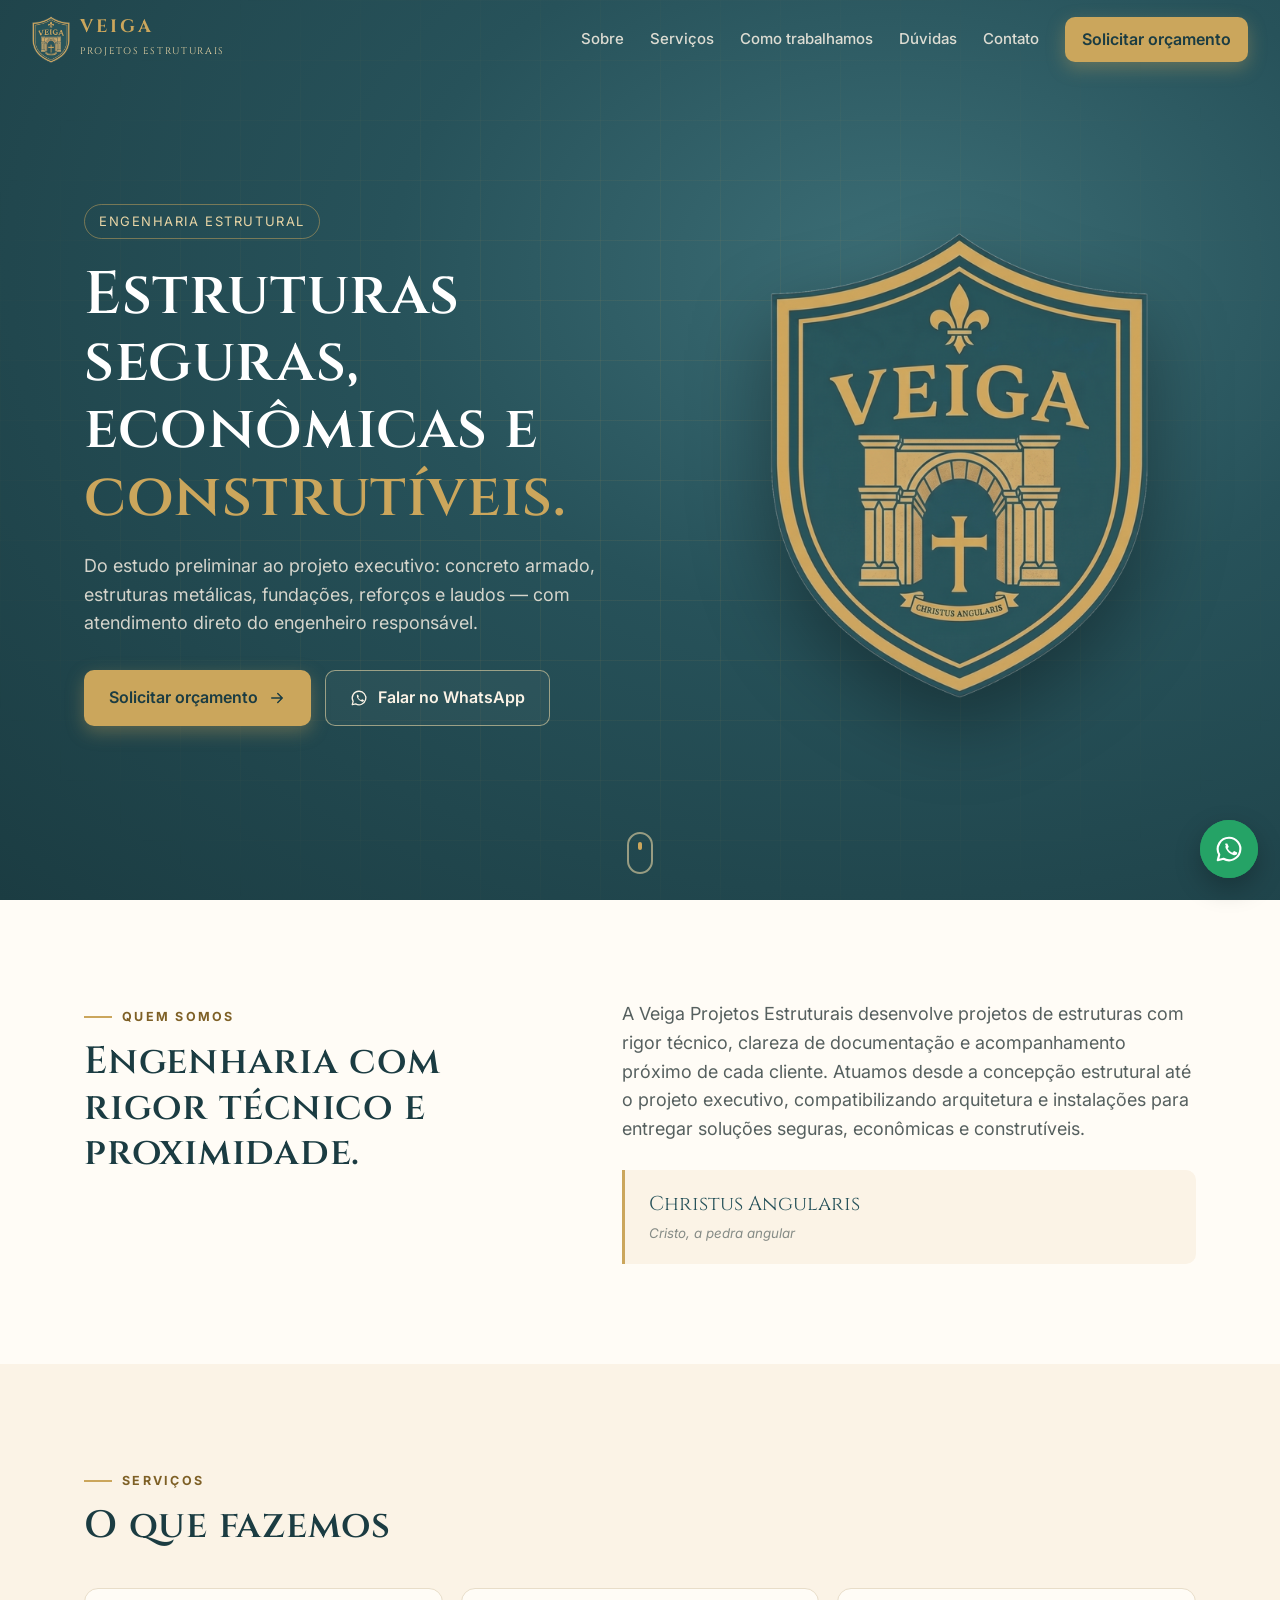
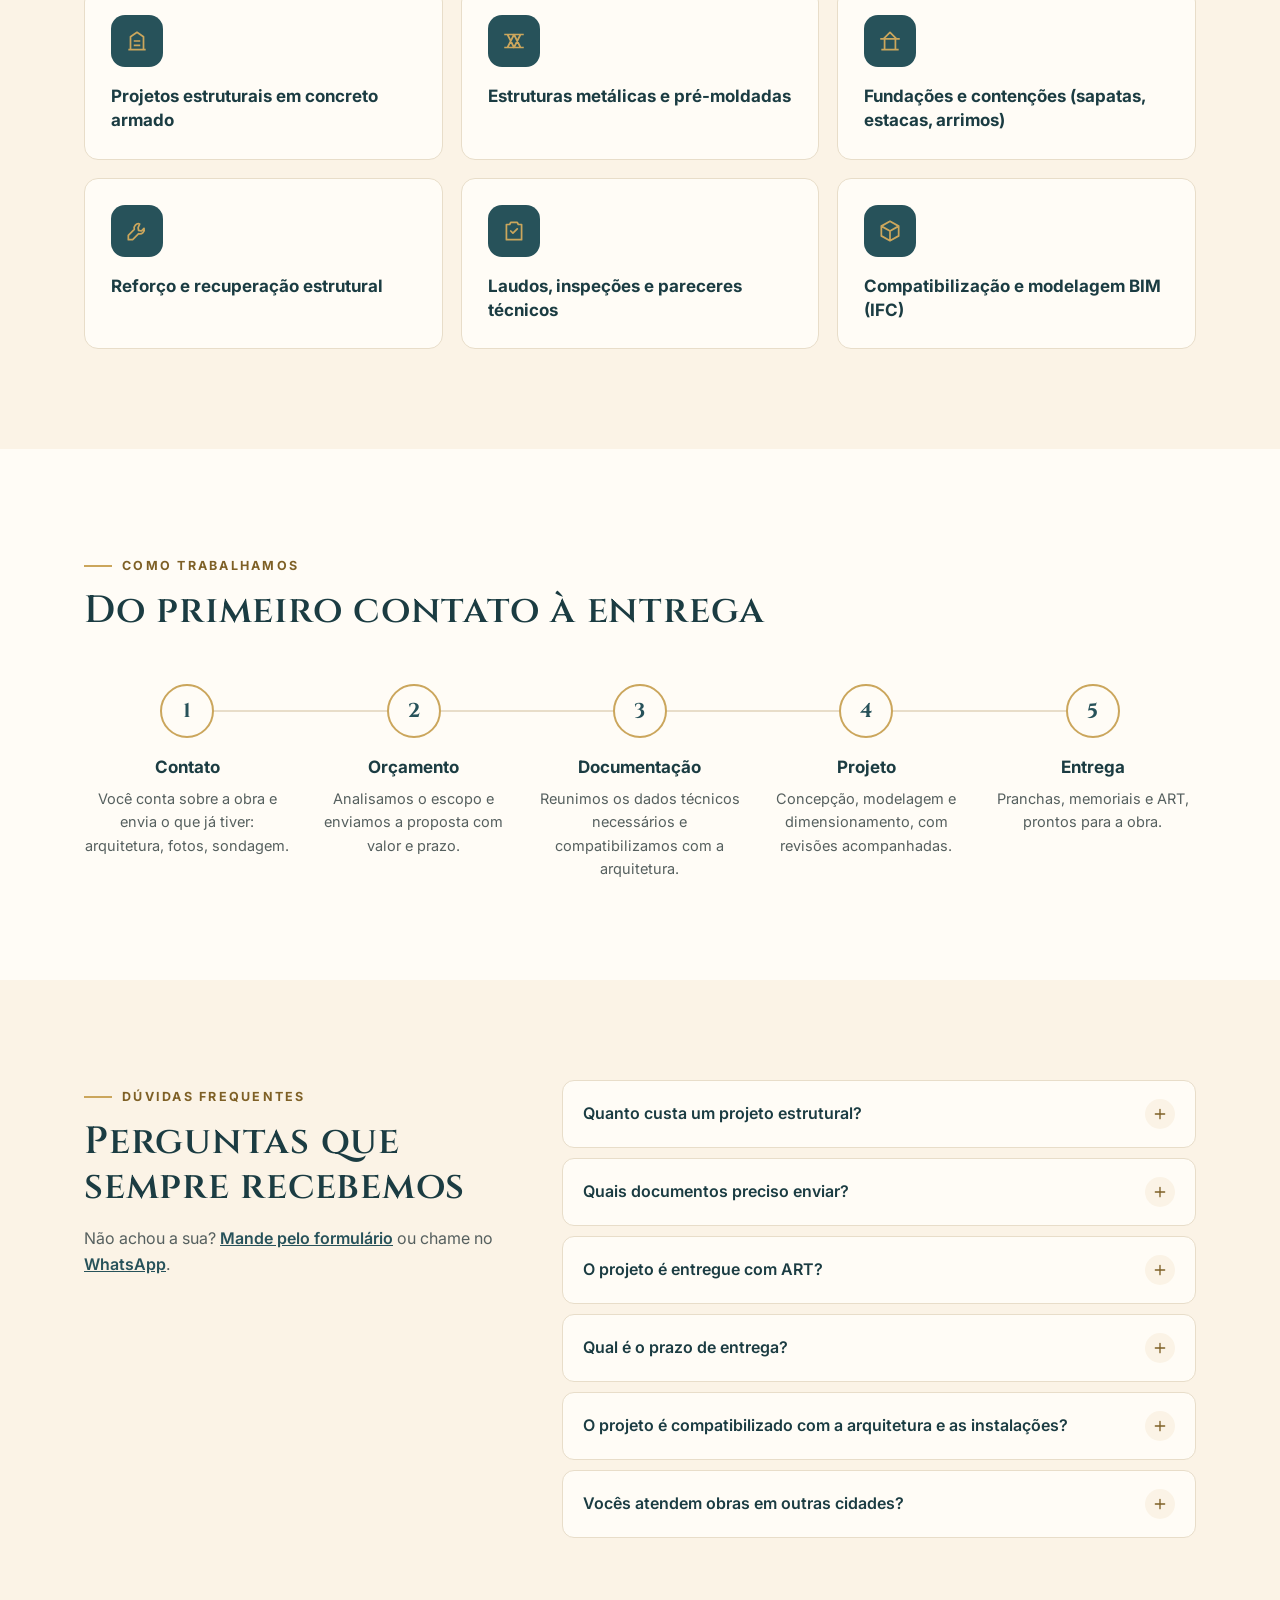
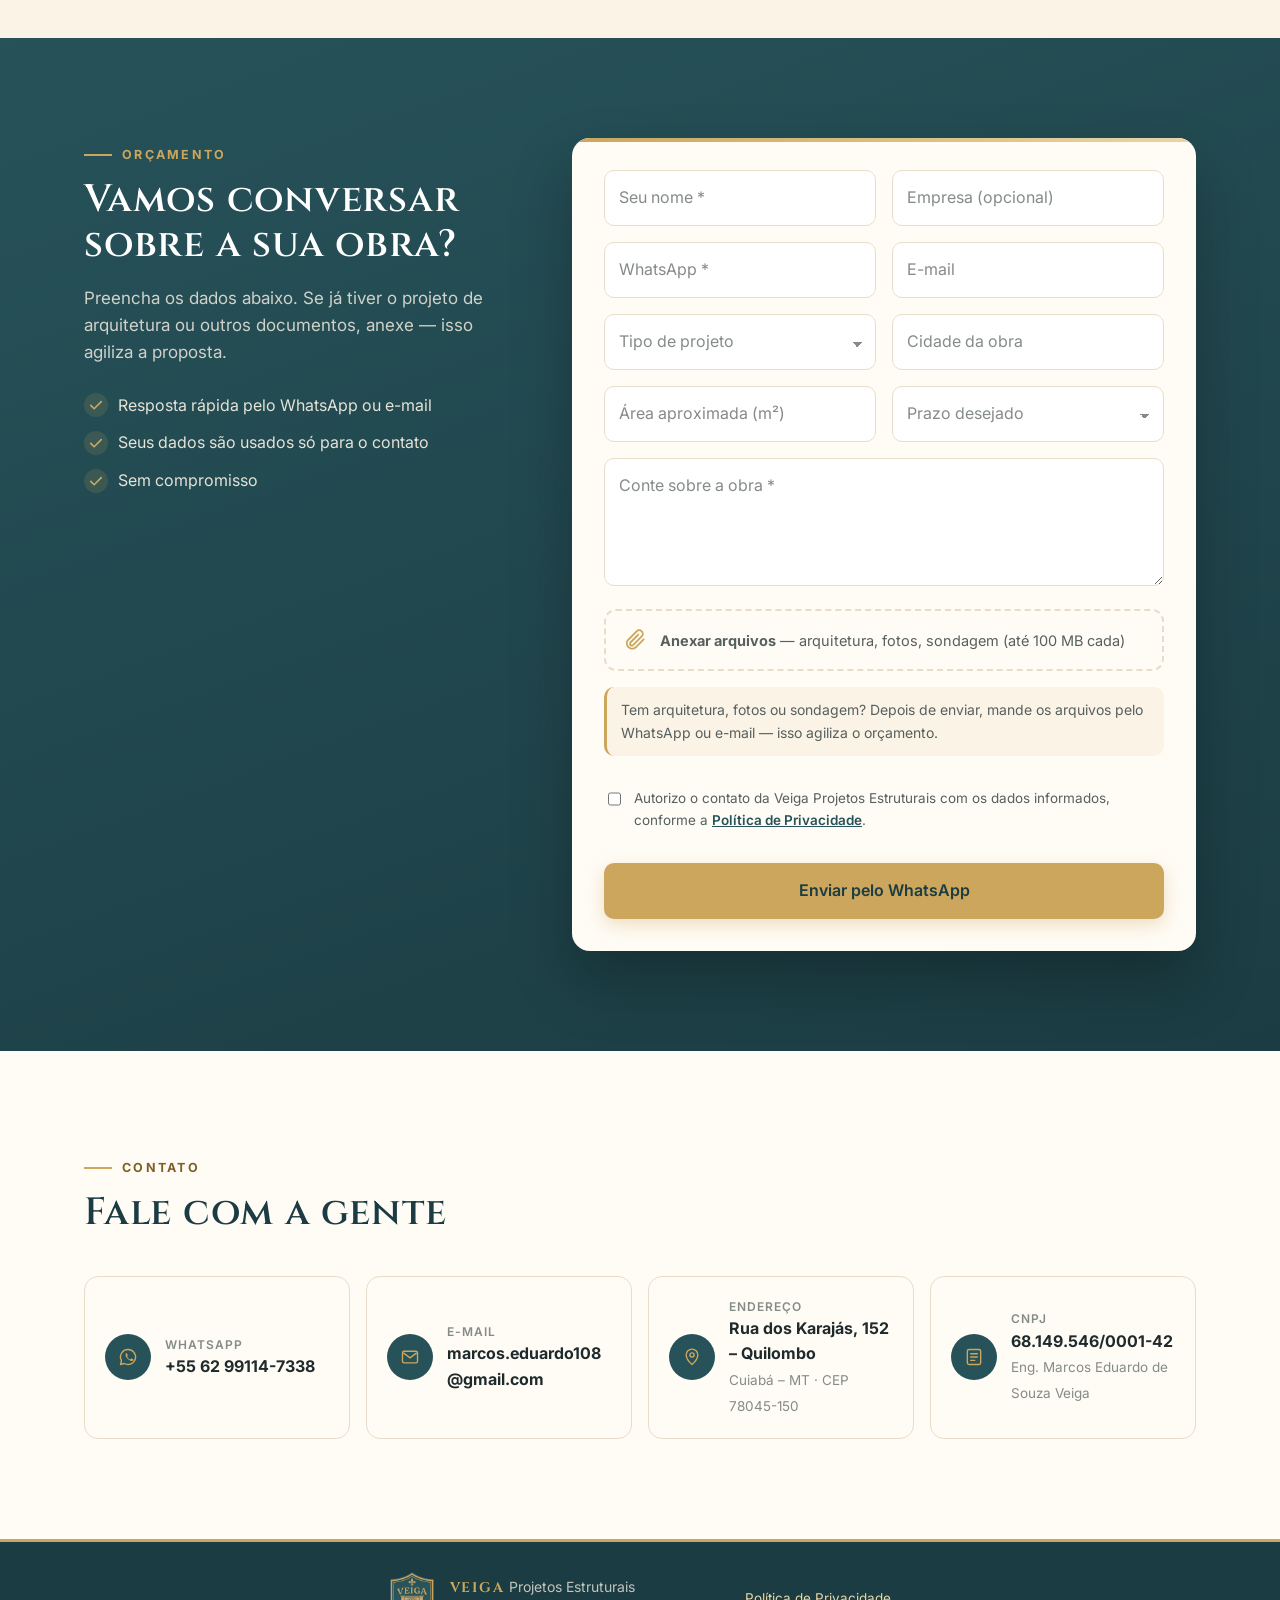
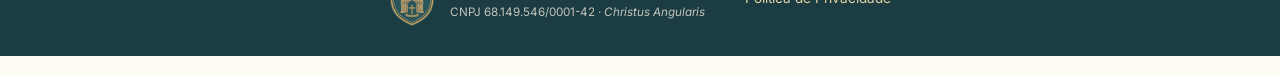
==== commit 30a0f4bf: "Atualiza a página dos clientes" ====
--- a/index.html
+++ b/index.html
@@ -3,27 +3,33 @@
 <head>
   <meta charset="utf-8">
   <meta name="viewport" content="width=device-width, initial-scale=1">
-  <title>Veiga Projetos Estruturais</title>
-  <meta name="description" content="Projetos estruturais em concreto, aço e fundações. Solicite seu orçamento.">
+  <title>Veiga Projetos Estruturais | Engenharia estrutural em Cuiabá – MT</title>
+  <meta name="description" content="Projetos estruturais em concreto armado, estruturas metálicas, fundações, reforços e laudos. Atendimento direto com o engenheiro. Solicite seu orçamento.">
+  <meta name="theme-color" content="#27525A">
   <meta property="og:title" content="Veiga Projetos Estruturais">
   <meta property="og:description" content="Projetos estruturais em concreto, aço e fundações. Solicite seu orçamento.">
   <meta property="og:image" content="https://marcos170202.github.io/veiga/img/brasao.png">
   <meta property="og:url" content="https://marcos170202.github.io/veiga/">
   <meta property="og:type" content="website">
+  <meta property="og:locale" content="pt_BR">
+  <link rel="canonical" href="https://marcos170202.github.io/veiga/">
   <link rel="icon" href="img/favicon.png">
+  <link rel="apple-touch-icon" href="img/brasao-sm.png">
+  <link rel="manifest" href="manifest.webmanifest">
   <link rel="preconnect" href="https://fonts.googleapis.com">
   <link rel="preconnect" href="https://fonts.gstatic.com" crossorigin>
   <link href="https://fonts.googleapis.com/css2?family=Cinzel:wght@500;600;700&family=Inter:wght@400;500;600;700&display=swap" rel="stylesheet">
   <link rel="stylesheet" href="clientes.css">
 </head>
 <body>
+  <a class="pular" href="#orcamento">Pular para o formulário de orçamento</a>
   <header class="cab" id="cab">
     <a class="cab-marca" href="#inicio"><img src="img/brasao-sm.png" alt=""><span><b>VEIGA</b><small>Projetos Estruturais</small></span></a>
     <nav class="cab-nav" id="cab-nav">
-      <a href="#sobre">Sobre</a><a href="#servicos">Serviços</a><a href="#processo">Como trabalhamos</a><a href="#contato">Contato</a>
+      <a href="#sobre">Sobre</a><a href="#servicos">Serviços</a><a href="#processo">Como trabalhamos</a><a href="#duvidas">Dúvidas</a><a href="#contato">Contato</a>
       <a class="bt bt-ouro" href="#orcamento">Solicitar orçamento</a>
     </nav>
-    <button class="cab-menu" id="cab-menu" aria-label="Abrir menu"><span></span><span></span><span></span></button>
+    <button class="cab-menu" id="cab-menu" aria-label="Abrir menu" aria-expanded="false" aria-controls="cab-nav"><span></span><span></span><span></span></button>
   </header>
 
   <section class="hero" id="inicio">
@@ -79,6 +85,17 @@
     </div>
   </section>
 
+  <section class="secao secao-creme" id="duvidas">
+    <div class="caixa duvidas">
+      <div class="revelar">
+        <div class="rotulo">Dúvidas frequentes</div>
+        <h2>Perguntas que sempre recebemos</h2>
+        <p class="duvidas-sub">Não achou a sua? <a href="#orcamento">Mande pelo formulário</a> ou chame no <a data-whats href="#" target="_blank" rel="noopener">WhatsApp</a>.</p>
+      </div>
+      <div class="faq" id="faq"></div>
+    </div>
+  </section>
+
   <section class="secao secao-escura" id="orcamento">
     <div class="caixa orc">
       <div class="orc-intro revelar">
@@ -117,7 +134,7 @@
             <input type="file" id="anexos" multiple hidden>
           </label>
           <div class="anexos" id="lista-anexos"></div>
-          <label class="aceite"><input type="checkbox" name="aceite" required><span>Autorizo o contato da Veiga Projetos Estruturais com os dados informados.</span></label>
+          <label class="aceite"><input type="checkbox" name="aceite" required><span>Autorizo o contato da Veiga Projetos Estruturais com os dados informados, conforme a <a href="privacidade.html" target="_blank">Política de Privacidade</a>.</span></label>
           <div class="erro" id="erro" role="alert"></div>
           <button class="bt bt-ouro bt-grande enviar" type="submit" id="enviar"><span>Enviar solicitação</span><i class="barra-envio" id="barra-envio"></i></button>
         </div>
@@ -145,7 +162,8 @@
 
   <footer class="rodape">
     <img src="img/brasao-sm.png" alt="">
-    <div><b>VEIGA</b> Projetos Estruturais<br><small><span data-campo="cnpj"></span> · <i data-campo="lema"></i></small></div>
+    <div><b>VEIGA</b> Projetos Estruturais<br><small>CNPJ <span data-campo="cnpj"></span> · <i data-campo="lema"></i></small></div>
+    <nav class="rodape-links" id="redes"><a href="privacidade.html">Política de Privacidade</a></nav>
   </footer>
 
   <a class="whats-flutua" data-whats href="#" target="_blank" rel="noopener" aria-label="Conversar no WhatsApp"><svg><use href="#c-whats"/></svg></a>
@@ -157,6 +175,9 @@
     <symbol id="c-email" viewBox="0 0 24 24"><rect x="3" y="5" width="18" height="14" rx="2" fill="none" stroke="currentColor" stroke-width="1.7"/><path d="m4 7 8 6 8-6" fill="none" stroke="currentColor" stroke-width="1.7"/></symbol>
     <symbol id="c-local" viewBox="0 0 24 24"><path d="M12 21s-7-6.2-7-11.5A7 7 0 0 1 19 9.5C19 14.8 12 21 12 21z" fill="none" stroke="currentColor" stroke-width="1.7"/><circle cx="12" cy="9.5" r="2.5" fill="none" stroke="currentColor" stroke-width="1.7"/></symbol>
     <symbol id="c-doc" viewBox="0 0 24 24"><rect x="4" y="3" width="16" height="18" rx="2" fill="none" stroke="currentColor" stroke-width="1.7"/><path d="M8 8h8M8 12h8M8 16h5" stroke="currentColor" stroke-width="1.7" stroke-linecap="round"/></symbol>
+    <symbol id="c-insta" viewBox="0 0 24 24"><rect x="3.5" y="3.5" width="17" height="17" rx="5" fill="none" stroke="currentColor" stroke-width="1.7"/><circle cx="12" cy="12" r="4" fill="none" stroke="currentColor" stroke-width="1.7"/><circle cx="17.2" cy="6.8" r="1.1" fill="currentColor"/></symbol>
+    <symbol id="c-linkedin" viewBox="0 0 24 24"><rect x="3.5" y="3.5" width="17" height="17" rx="3" fill="none" stroke="currentColor" stroke-width="1.7"/><path d="M8 10.5V16M8 7.8v.1M11.5 16v-5.5M11.5 13c0-1.8 1-2.6 2.2-2.6s2.1.8 2.1 2.6V16" fill="none" stroke="currentColor" stroke-width="1.7" stroke-linecap="round"/></symbol>
+    <symbol id="c-mais" viewBox="0 0 24 24"><path d="M12 5v14M5 12h14" stroke="currentColor" stroke-width="2" stroke-linecap="round"/></symbol>
     <symbol id="c-clipe" viewBox="0 0 24 24"><path d="M20 11.5 12.5 19a5 5 0 0 1-7-7l8-8a3.3 3.3 0 0 1 4.7 4.7l-8 8a1.7 1.7 0 0 1-2.4-2.4L15 7" fill="none" stroke="currentColor" stroke-width="1.7" stroke-linecap="round"/></symbol>
     <symbol id="s0" viewBox="0 0 24 24"><path d="M4 20h16M6 20V8l6-4 6 4v12M9 12h6M9 16h6" fill="none" stroke="currentColor" stroke-width="1.6" stroke-linejoin="round"/></symbol>
     <symbol id="s1" viewBox="0 0 24 24"><path d="M3 6h18M3 18h18M6 6l6 12 6-12M6 18 12 6l6 12" fill="none" stroke="currentColor" stroke-width="1.6" stroke-linejoin="round"/></symbol>
--- a/clientes.css
+++ b/clientes.css
@@ -154,6 +154,29 @@
 .check path { fill: none; stroke: var(--petroleo); stroke-width: 4; stroke-linecap: round; stroke-linejoin: round; stroke-dasharray: 40; stroke-dashoffset: 40; animation: tracar .45s var(--suave) forwards .55s; }
 @keyframes tracar { to { stroke-dashoffset: 0; } }
 
+/* perguntas frequentes */
+.duvidas { display: grid; grid-template-columns: .8fr 1.2fr; gap: 56px; align-items: start; }
+.duvidas-sub { color: var(--tinta-2); margin: 16px 0 0; }
+.duvidas-sub a { color: var(--petroleo); font-weight: 600; }
+.faq { display: grid; gap: 10px; }
+.faq-item { background: var(--papel); border: 1px solid var(--linha); border-radius: 12px; transition: border-color .3s, box-shadow .3s; }
+.faq-item.aberto { border-color: var(--ouro); box-shadow: 0 10px 26px rgba(39,82,90,.08); }
+.faq-p { width: 100%; display: flex; justify-content: space-between; align-items: center; gap: 16px; padding: 18px 20px; background: none; border: 0; font: inherit; font-weight: 600; font-size: 16px; color: var(--petroleo-escuro); text-align: left; cursor: pointer; }
+.faq-ic { width: 30px; height: 30px; border-radius: 50%; background: var(--creme); display: grid; place-items: center; flex: none; color: var(--ouro-texto); transition: transform .4s var(--suave), background .3s, color .3s; }
+.faq-ic svg { width: 16px; height: 16px; }
+.faq-item.aberto .faq-ic { transform: rotate(45deg); background: var(--petroleo); color: var(--ouro); }
+.faq-r { display: grid; grid-template-rows: 0fr; transition: grid-template-rows .45s var(--suave); }
+.faq-r > div { overflow: hidden; }
+.faq-r p { margin: 0; padding: 0 20px 18px; color: var(--tinta-2); opacity: 0; transform: translateY(-6px); transition: opacity .35s, transform .35s var(--suave); }
+.faq-item.aberto .faq-r { grid-template-rows: 1fr; }
+.faq-item.aberto .faq-r p { opacity: 1; transform: none; transition-delay: .1s; }
+
+/* acessibilidade */
+.pular { position: fixed; left: 16px; top: -60px; z-index: 50; background: var(--ouro); color: var(--petroleo-escuro); padding: 10px 16px; border-radius: 8px; font-weight: 600; text-decoration: none; transition: top .2s; }
+.pular:focus { top: 16px; }
+:focus-visible { outline: 3px solid var(--ouro); outline-offset: 3px; border-radius: 6px; }
+.aceite a { color: var(--petroleo); font-weight: 600; }
+
 .contatos { display: grid; grid-template-columns: repeat(auto-fit, minmax(240px, 1fr)); gap: 16px; margin-top: 40px; }
 .contato { display: flex; gap: 14px; align-items: center; padding: 20px; border-radius: 14px; border: 1px solid var(--linha); background: var(--papel); text-decoration: none; color: inherit; transition: transform .35s var(--suave), box-shadow .35s, border-color .35s; min-width: 0; }
 a.contato:hover { transform: translateY(-4px); box-shadow: 0 14px 30px rgba(39,82,90,.12); border-color: var(--ouro); }
@@ -165,7 +188,12 @@
 .contato span { font-size: 13.5px; color: var(--tinta-3); }
 
 .rodape { background: var(--petroleo-escuro); color: rgba(251,243,230,.75); display: flex; gap: 16px; align-items: center; justify-content: center; padding: 30px 24px; font-size: 14px; border-top: 3px solid var(--ouro); }
+.rodape { flex-wrap: wrap; }
 .rodape img { width: 44px; }
+.rodape-links { display: flex; gap: 18px; flex-wrap: wrap; justify-content: center; margin-left: 24px; }
+.rodape-links a { color: var(--ouro-claro); text-decoration: none; display: inline-flex; align-items: center; gap: 6px; font-size: 13.5px; transition: color .2s; }
+.rodape-links a:hover { color: #fff; }
+.rodape-links svg { width: 18px; height: 18px; }
 .rodape b { font-family: var(--serifa); color: var(--ouro); letter-spacing: .14em; }
 .whats-flutua { position: fixed; right: 22px; bottom: 22px; z-index: 30; width: 58px; height: 58px; border-radius: 50%; background: #25A366; color: #fff; display: grid; place-items: center; box-shadow: 0 10px 26px rgba(0,0,0,.25); transition: transform .3s var(--suave); animation: entrarWhats .6s var(--suave) both 1.5s; }
 .whats-flutua svg { width: 30px; height: 30px; }
@@ -186,7 +214,9 @@
   .cab-nav.aberta { transform: none; }
   .cab-nav a:not(.bt) { padding: 12px 0; border-bottom: 1px solid rgba(255,255,255,.08); }
   .cab-nav .bt { margin-top: 14px; justify-content: center; }
-  .hero-conteudo, .sobre, .orc { grid-template-columns: 1fr; }
+  .hero-conteudo, .sobre, .orc, .duvidas { grid-template-columns: 1fr; gap: 30px; }
+  .rodape-links { margin-left: 0; width: 100%; }
+  .rodape { text-align: center; }
   .hero-brasao { width: 200px; grid-row: 1; }
   .hero { text-align: center; }
   .hero p { margin-left: auto; margin-right: auto; }
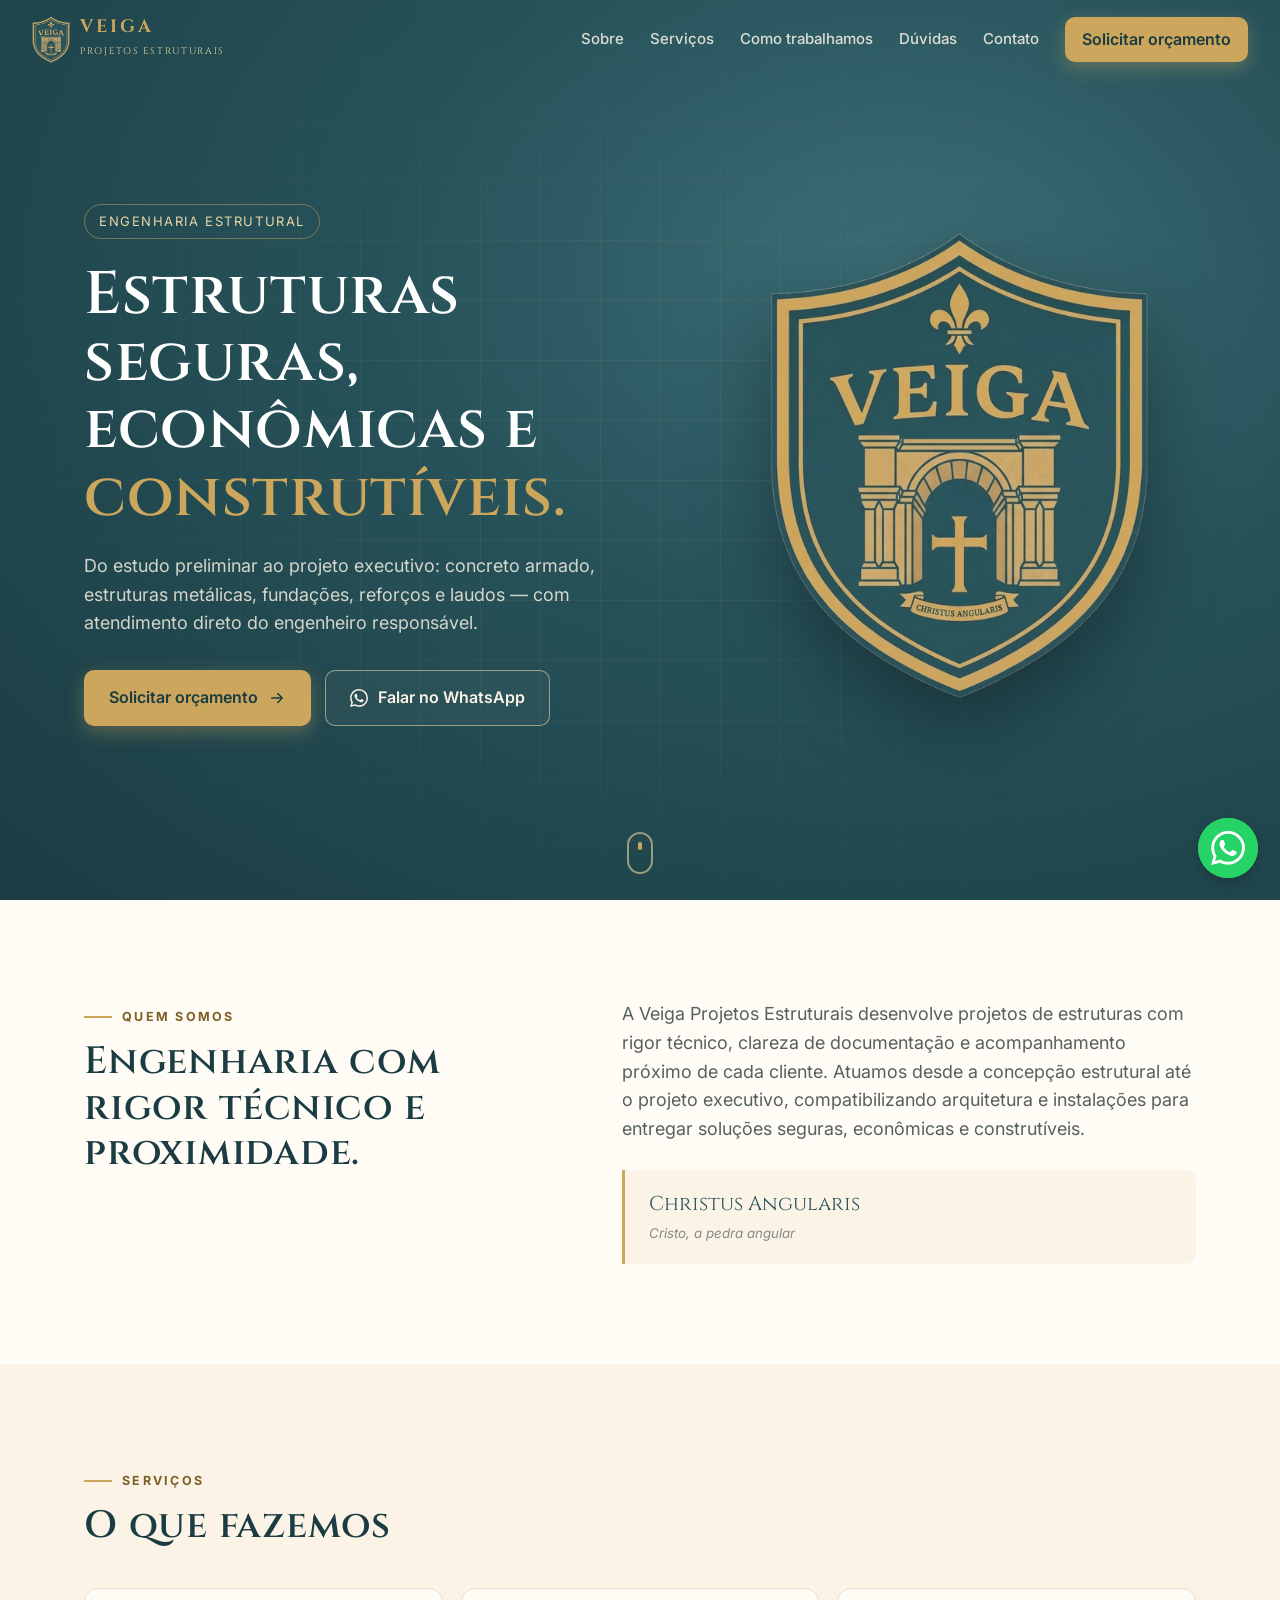
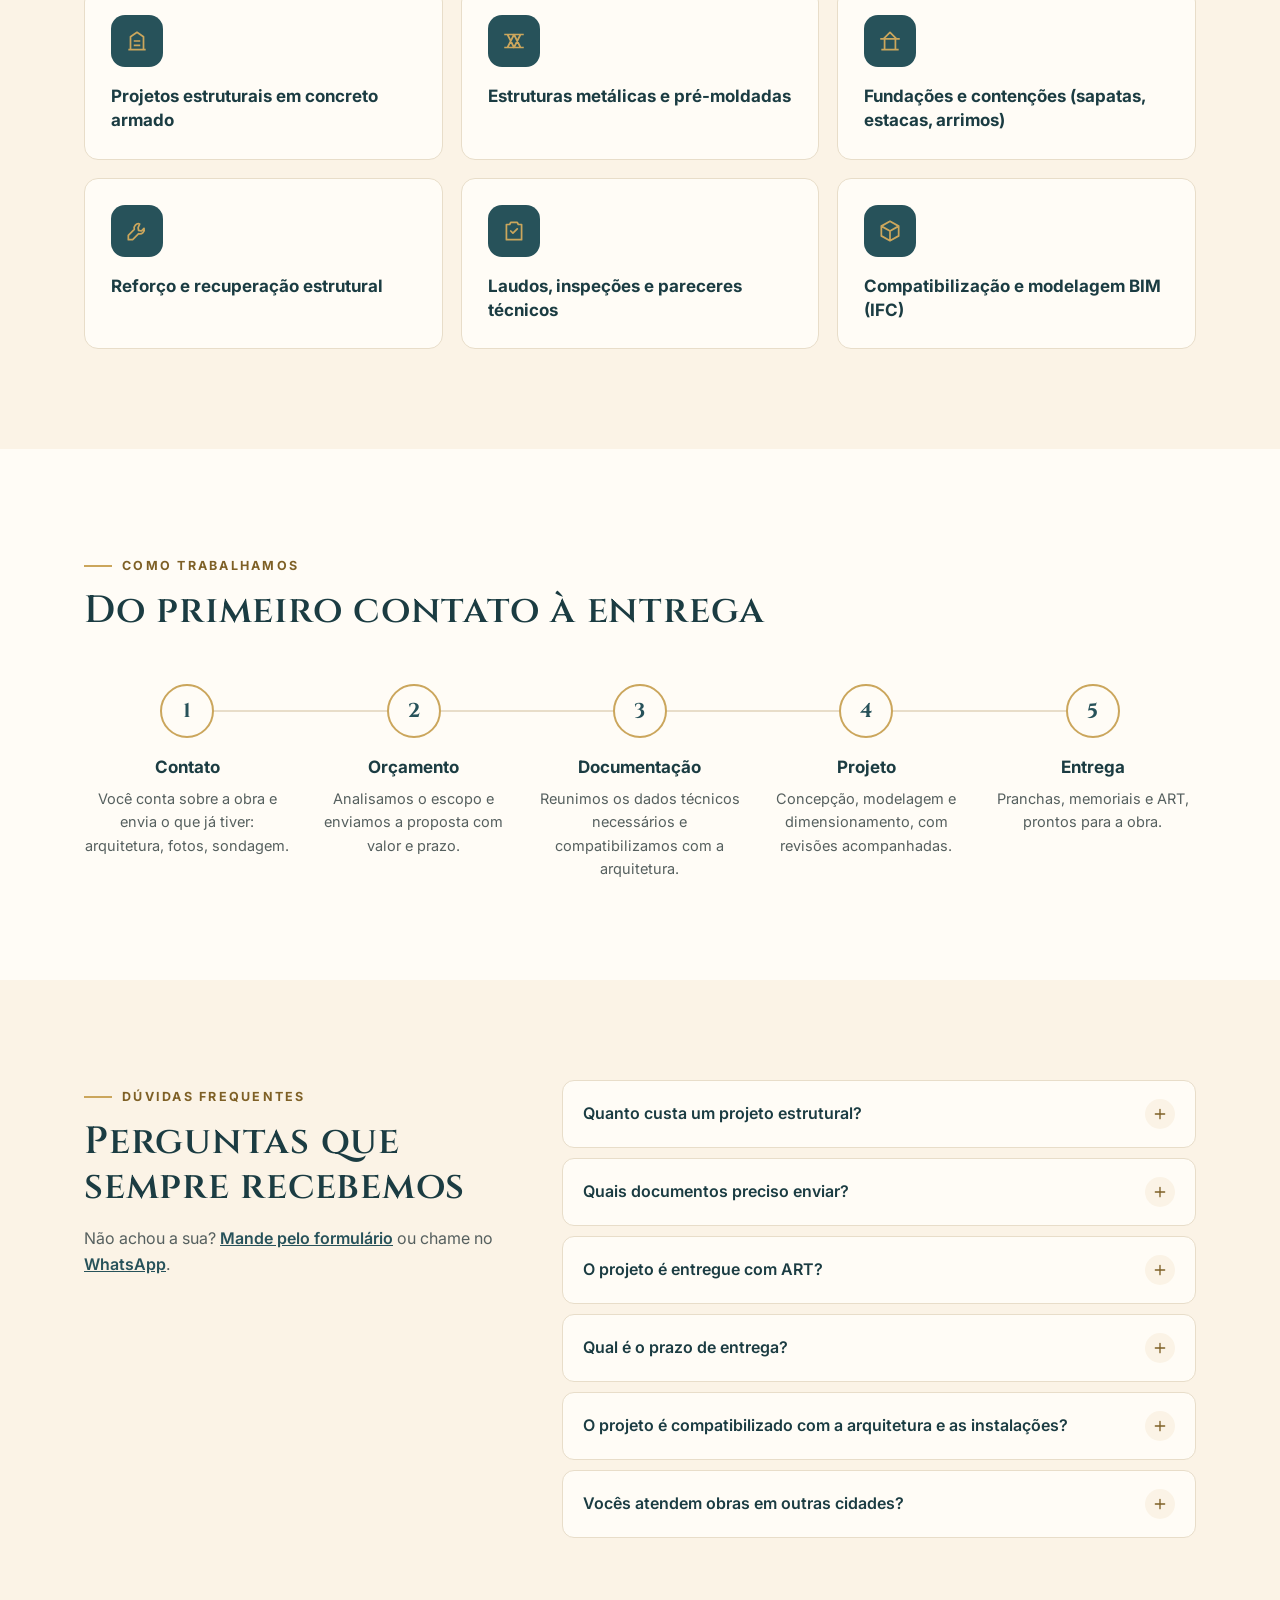
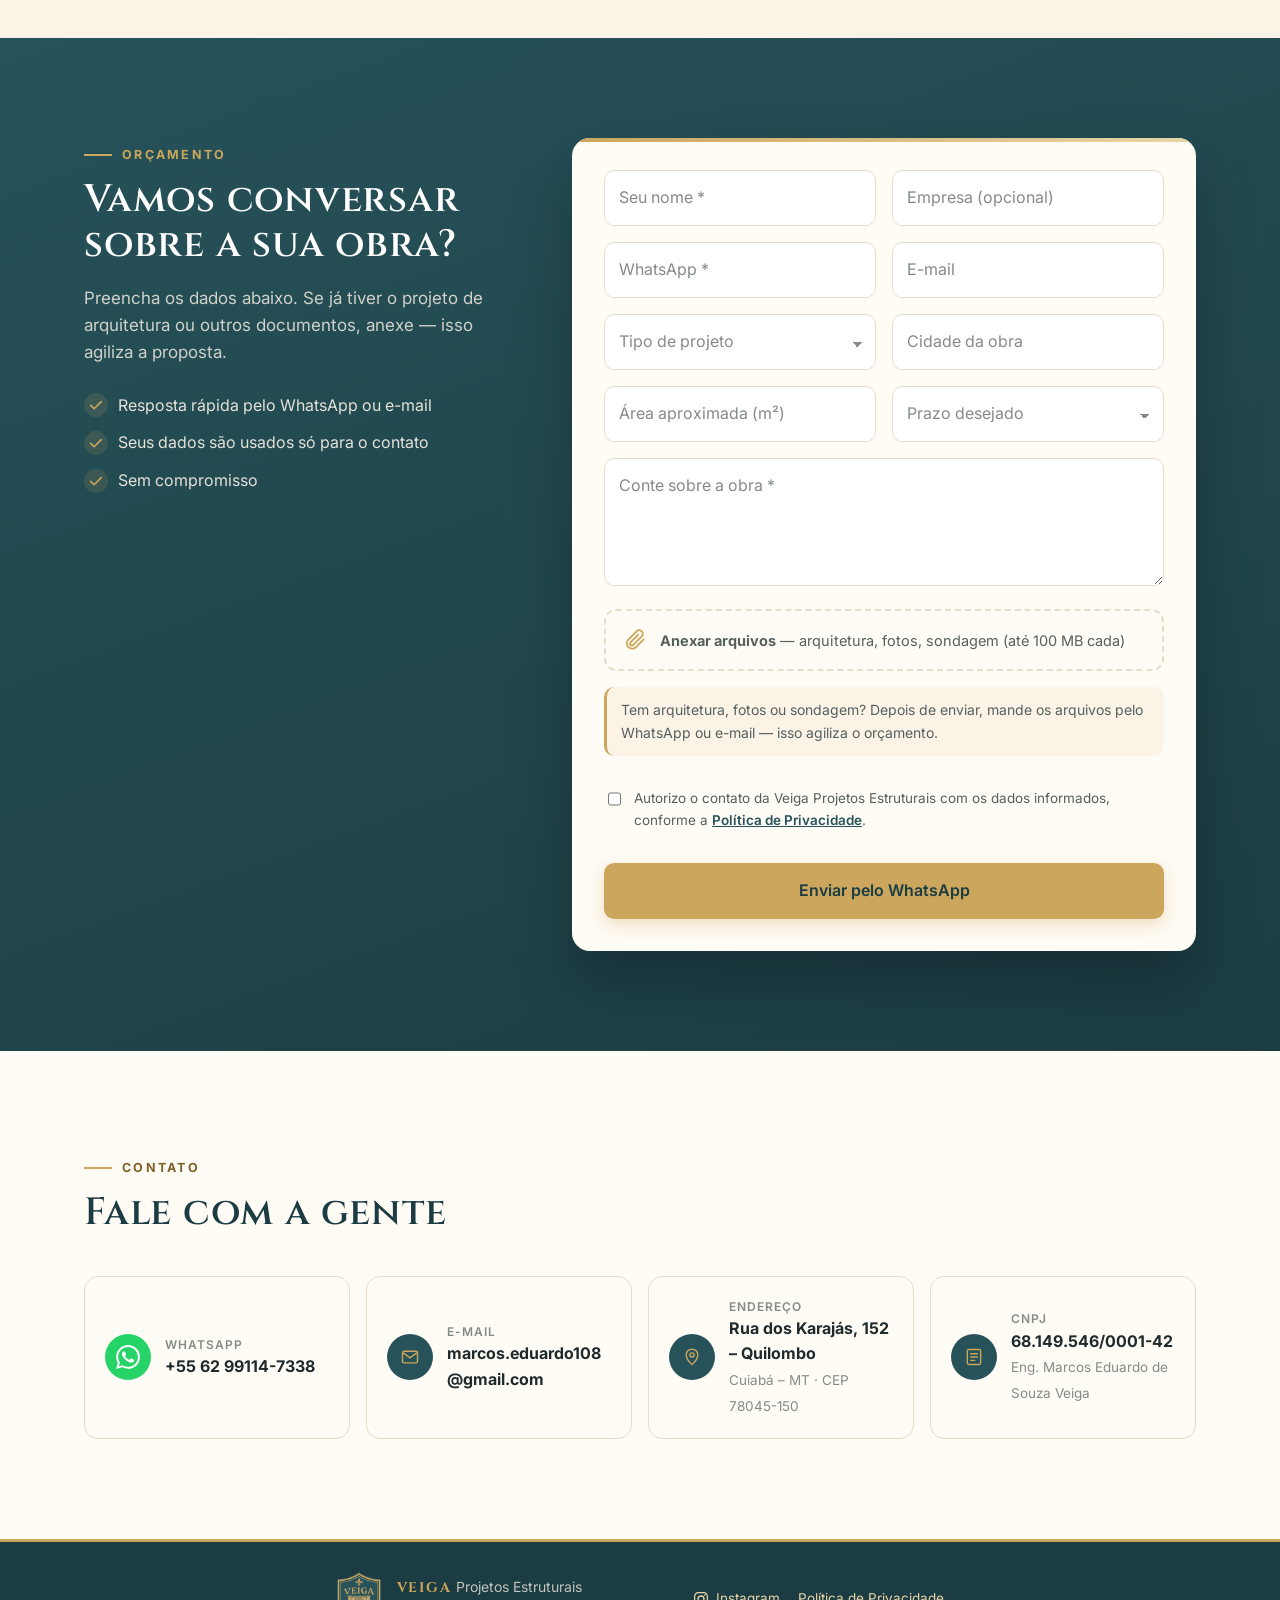
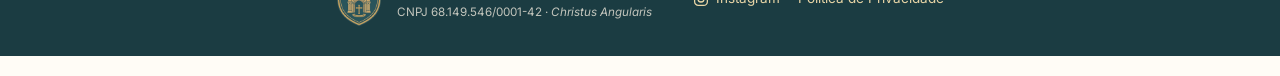
==== commit 8a6a13df: "Atualiza a página dos clientes" ====
--- a/index.html
+++ b/index.html
@@ -152,7 +152,7 @@
     <div class="caixa">
       <div class="revelar"><div class="rotulo">Contato</div><h2>Fale com a gente</h2></div>
       <div class="contatos">
-        <a class="contato revelar" data-whats href="#" target="_blank" rel="noopener"><span class="ic"><svg><use href="#c-whats"/></svg></span><div><small>WhatsApp</small><b data-campo="telefone"></b></div></a>
+        <a class="contato revelar" data-whats href="#" target="_blank" rel="noopener"><span class="ic ic-whats"><svg><use href="#c-whats"/></svg></span><div><small>WhatsApp</small><b data-campo="telefone"></b></div></a>
         <a class="contato revelar" style="--d:.1s" id="link-email" href="#"><span class="ic"><svg><use href="#c-email"/></svg></span><div><small>E-mail</small><b data-campo="email"></b></div></a>
         <div class="contato revelar" style="--d:.2s"><span class="ic"><svg><use href="#c-local"/></svg></span><div><small>Endereço</small><b data-campo="endereco"></b><span data-campo="cidade"></span></div></div>
         <div class="contato revelar" style="--d:.3s"><span class="ic"><svg><use href="#c-doc"/></svg></span><div><small>CNPJ</small><b data-campo="cnpj"></b><span data-campo="responsavel"></span></div></div>
@@ -171,7 +171,7 @@
   <svg width="0" height="0" style="position:absolute" aria-hidden="true"><defs>
     <symbol id="c-seta" viewBox="0 0 24 24"><path d="M5 12h14m-6-6 6 6-6 6" fill="none" stroke="currentColor" stroke-width="2" stroke-linecap="round" stroke-linejoin="round"/></symbol>
     <symbol id="c-ok" viewBox="0 0 24 24"><path d="M5 12.5l4.5 4.5L19 7.5" fill="none" stroke="currentColor" stroke-width="2.2" stroke-linecap="round" stroke-linejoin="round"/></symbol>
-    <symbol id="c-whats" viewBox="0 0 24 24"><path d="M12 3a9 9 0 0 0-7.8 13.5L3 21l4.6-1.2A9 9 0 1 0 12 3z" fill="none" stroke="currentColor" stroke-width="1.7" stroke-linejoin="round"/><path d="M8.8 8.2c.3-.6.6-.6.9-.6h.6c.2 0 .4 0 .6.5l.8 1.9c.1.2 0 .4-.1.6l-.5.6c-.1.2-.2.3 0 .6.3.5.9 1.3 1.6 1.9.9.8 1.6 1 1.9 1.1.2.1.4.1.5-.1l.7-.9c.2-.2.4-.2.6-.1l1.8.9c.3.1.4.2.4.4 0 .6-.3 1.3-.9 1.6-.5.3-1.3.5-2.3.2a10 10 0 0 1-5.8-5c-.5-1-.6-2.1-.1-2.9z" fill="currentColor"/></symbol>
+    <symbol id="c-whats" viewBox="0 0 24 24"><path d="M17.472 14.382c-.297-.149-1.758-.867-2.03-.967-.273-.099-.471-.148-.67.15-.197.297-.767.966-.94 1.164-.173.199-.347.223-.644.075-.297-.15-1.255-.463-2.39-1.475-.883-.788-1.48-1.761-1.653-2.059-.173-.297-.018-.458.13-.606.134-.133.298-.347.446-.52.149-.174.198-.298.298-.497.099-.198.05-.371-.025-.52-.075-.149-.669-1.612-.916-2.207-.242-.579-.487-.5-.669-.51-.173-.008-.371-.01-.57-.01-.198 0-.52.074-.792.372-.272.297-1.04 1.016-1.04 2.479 0 1.462 1.065 2.875 1.213 3.074.149.198 2.096 3.2 5.077 4.487.709.306 1.262.489 1.694.625.712.227 1.36.195 1.871.118.571-.085 1.758-.719 2.006-1.413.248-.694.248-1.289.173-1.413-.074-.124-.272-.198-.57-.347m-5.421 7.403h-.004a9.87 9.87 0 01-5.031-1.378l-.361-.214-3.741.982.998-3.648-.235-.374a9.86 9.86 0 01-1.51-5.26c.001-5.45 4.436-9.884 9.888-9.884 2.64 0 5.122 1.03 6.988 2.898a9.825 9.825 0 012.893 6.994c-.003 5.45-4.437 9.884-9.885 9.884m8.413-18.297A11.815 11.815 0 0012.05 0C5.495 0 .16 5.335.157 11.892c0 2.096.547 4.142 1.588 5.945L.057 24l6.305-1.654a11.882 11.882 0 005.683 1.448h.005c6.554 0 11.89-5.335 11.893-11.893a11.821 11.821 0 00-3.48-8.413Z" fill="currentColor"/></symbol>
     <symbol id="c-email" viewBox="0 0 24 24"><rect x="3" y="5" width="18" height="14" rx="2" fill="none" stroke="currentColor" stroke-width="1.7"/><path d="m4 7 8 6 8-6" fill="none" stroke="currentColor" stroke-width="1.7"/></symbol>
     <symbol id="c-local" viewBox="0 0 24 24"><path d="M12 21s-7-6.2-7-11.5A7 7 0 0 1 19 9.5C19 14.8 12 21 12 21z" fill="none" stroke="currentColor" stroke-width="1.7"/><circle cx="12" cy="9.5" r="2.5" fill="none" stroke="currentColor" stroke-width="1.7"/></symbol>
     <symbol id="c-doc" viewBox="0 0 24 24"><rect x="4" y="3" width="16" height="18" rx="2" fill="none" stroke="currentColor" stroke-width="1.7"/><path d="M8 8h8M8 12h8M8 16h5" stroke="currentColor" stroke-width="1.7" stroke-linecap="round"/></symbol>
--- a/clientes.css
+++ b/clientes.css
@@ -195,10 +195,13 @@
 .rodape-links a:hover { color: #fff; }
 .rodape-links svg { width: 18px; height: 18px; }
 .rodape b { font-family: var(--serifa); color: var(--ouro); letter-spacing: .14em; }
-.whats-flutua { position: fixed; right: 22px; bottom: 22px; z-index: 30; width: 58px; height: 58px; border-radius: 50%; background: #25A366; color: #fff; display: grid; place-items: center; box-shadow: 0 10px 26px rgba(0,0,0,.25); transition: transform .3s var(--suave); animation: entrarWhats .6s var(--suave) both 1.5s; }
-.whats-flutua svg { width: 30px; height: 30px; }
-.whats-flutua::before { content: ""; position: absolute; inset: 0; border-radius: 50%; background: #25A366; z-index: -1; animation: onda 2.4s ease-out infinite 2s; }
-.whats-flutua:hover { transform: scale(1.1); }
+/* botão do WhatsApp no padrão oficial: círculo verde #25D366 com o logo branco */
+.whats-flutua { position: fixed; right: 22px; bottom: 22px; z-index: 30; width: 60px; height: 60px; border-radius: 50%; background: #25D366; color: #fff; display: grid; place-items: center; box-shadow: 0 4px 14px rgba(0,0,0,.18), 0 2px 4px rgba(0,0,0,.08); transition: transform .3s var(--suave), box-shadow .3s; animation: entrarWhats .6s var(--suave) both 1.5s; }
+.whats-flutua svg { width: 34px; height: 34px; }
+.whats-flutua::before { content: ""; position: absolute; inset: 0; border-radius: 50%; background: #25D366; z-index: -1; animation: onda 2.6s ease-out infinite 2s; }
+.whats-flutua:hover { transform: scale(1.08); box-shadow: 0 8px 22px rgba(37,211,102,.4), 0 2px 6px rgba(0,0,0,.1); }
+.contato .ic.ic-whats { background: #25D366; color: #fff; }
+.contato .ic.ic-whats svg { width: 24px; height: 24px; }
 @keyframes entrarWhats { from { opacity: 0; transform: scale(.4) translateY(30px); } }
 @keyframes onda { from { transform: scale(1); opacity: .6; } to { transform: scale(1.8); opacity: 0; } }
 
